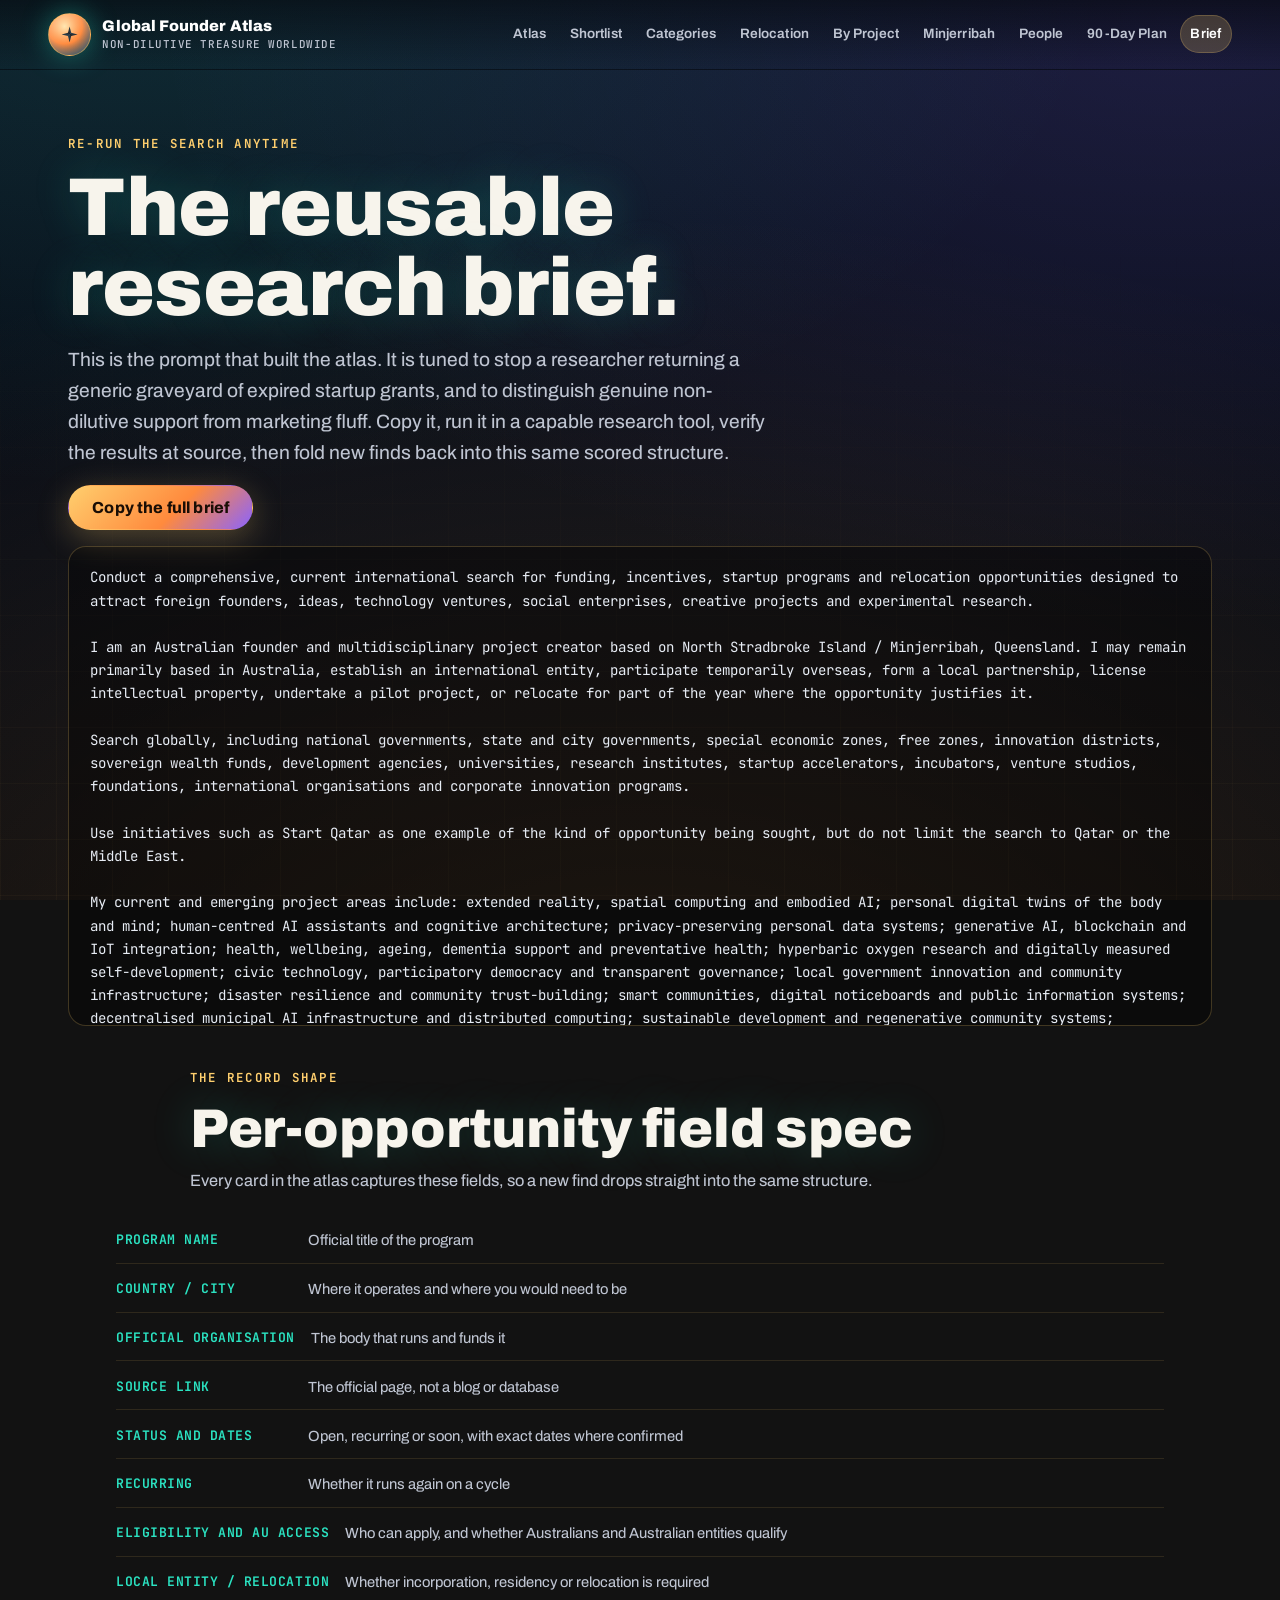
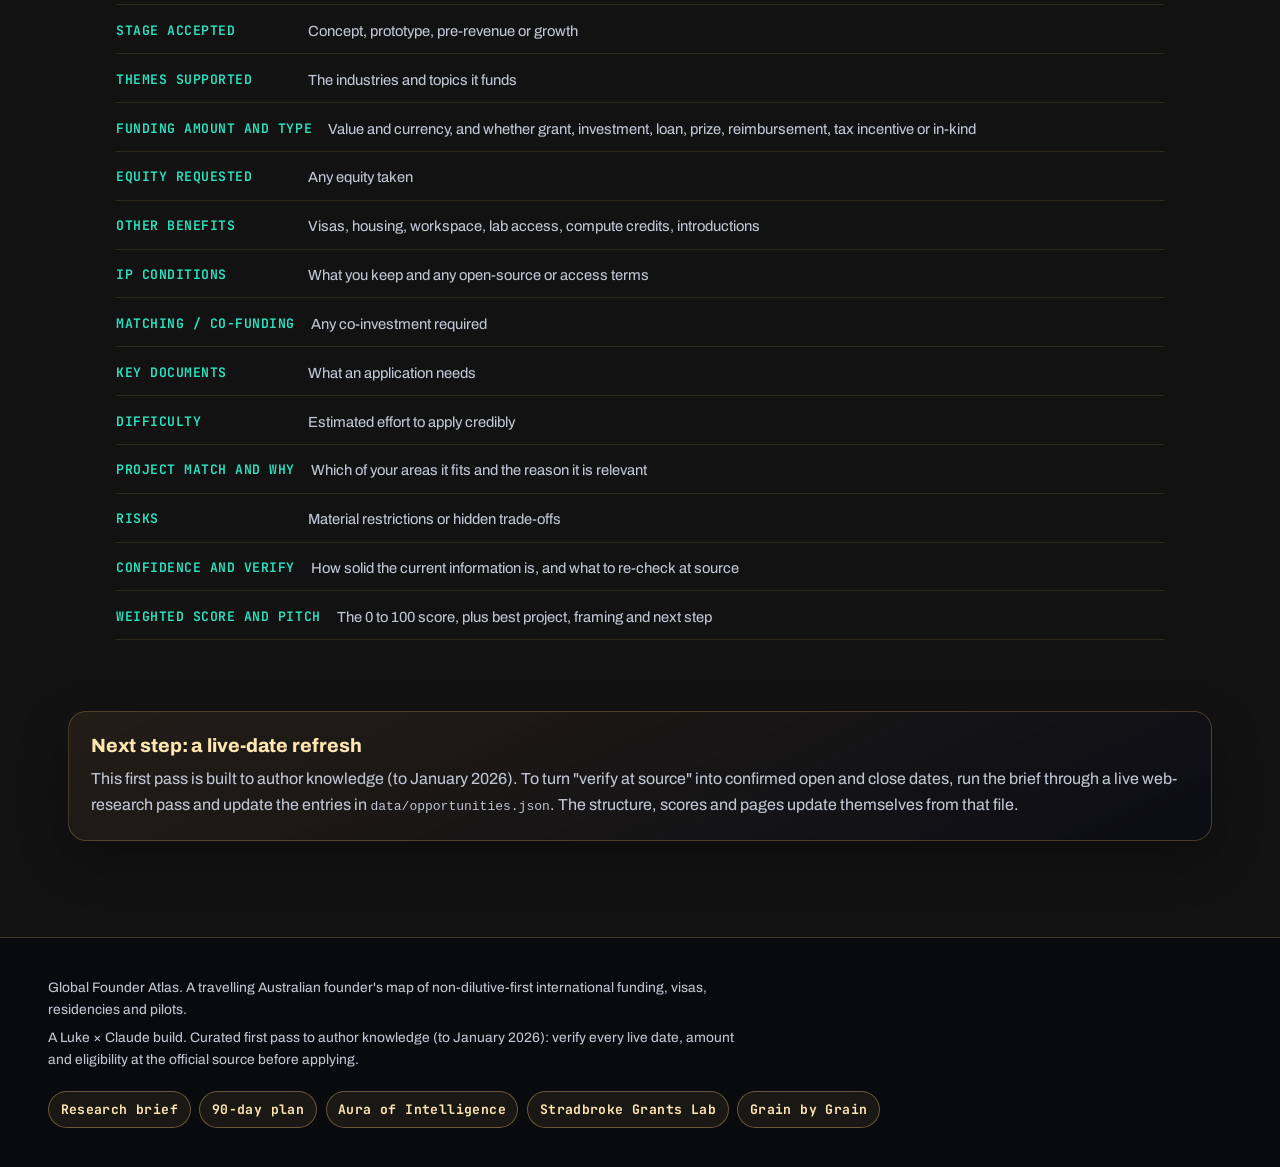
==== brief.html @ 709d5a5a "Reskin to cinematic family; add compute credits, People page, 9 more programs - Restyle to the grain" ====
<!doctype html>
<html lang="en-AU">
  <head>
    <meta charset="utf-8">
    <meta name="viewport" content="width=device-width, initial-scale=1">
    <meta name="description" content="The reusable research brief behind this atlas: a strong prompt for finding real non-dilutive international funding, plus the per-opportunity field spec and scoring weights.">
    <title>Research Brief | Global Founder Atlas</title>
    <script>document.documentElement.classList.add('js')</script>
    <meta name="theme-color" content="#0a1420">
    <link rel="preload" href="assets/fonts/archivo-var.woff2" as="font" type="font/woff2" crossorigin>
    <link rel="preload" href="assets/fonts/jetbrains-mono-var.woff2" as="font" type="font/woff2" crossorigin>
    <link rel="stylesheet" href="assets/styles.css?v=2">
    <link rel="icon" href="assets/favicon.svg" type="image/svg+xml">
  </head>
  <body data-page="brief">
    <a class="skip-link" href="#main">Skip to content</a>
    <header class="site-header"></header>
    <main id="main" class="page-shell">
      <p class="eyebrow">Re-run the search anytime</p>
      <h1>The reusable research brief.</h1>
      <p class="lede">This is the prompt that built the atlas. It is tuned to stop a researcher returning a generic graveyard of expired startup grants, and to distinguish genuine non-dilutive support from marketing fluff. Copy it, run it in a capable research tool, verify the results at source, then fold new finds back into this same scored structure.</p>

      <button class="button primary copy-btn" type="button" data-copy-target="#promptText">Copy the full brief</button>

      <pre class="prompt-box" id="promptText">Conduct a comprehensive, current international search for funding, incentives, startup programs and relocation opportunities designed to attract foreign founders, ideas, technology ventures, social enterprises, creative projects and experimental research.

I am an Australian founder and multidisciplinary project creator based on North Stradbroke Island / Minjerribah, Queensland. I may remain primarily based in Australia, establish an international entity, participate temporarily overseas, form a local partnership, license intellectual property, undertake a pilot project, or relocate for part of the year where the opportunity justifies it.

Search globally, including national governments, state and city governments, special economic zones, free zones, innovation districts, sovereign wealth funds, development agencies, universities, research institutes, startup accelerators, incubators, venture studios, foundations, international organisations and corporate innovation programs.

Use initiatives such as Start Qatar as one example of the kind of opportunity being sought, but do not limit the search to Qatar or the Middle East.

My current and emerging project areas include: extended reality, spatial computing and embodied AI; personal digital twins of the body and mind; human-centred AI assistants and cognitive architecture; privacy-preserving personal data systems; generative AI, blockchain and IoT integration; health, wellbeing, ageing, dementia support and preventative health; hyperbaric oxygen research and digitally measured self-development; civic technology, participatory democracy and transparent governance; local government innovation and community infrastructure; disaster resilience and community trust-building; smart communities, digital noticeboards and public information systems; decentralised municipal AI infrastructure and distributed computing; sustainable development and regenerative community systems; Indigenous, island and remote-community innovation where partnerships are invited and culturally appropriate; film, music, immersive storytelling, festivals and creative technology; museums, cultural archives and mixed-media preservation; sports, recreation, wellbeing and public-space activation; climate adaptation, environmental monitoring and island biosecurity; education, experimental universities, research labs and citizen science; nonprofit, social-enterprise and mission-driven international collaboration; and ambitious long-term initiatives aligned with the UN Sustainable Development Goals.

Look for: non-dilutive grants and challenge prizes; founder grants, living stipends and fellowships; startup visas, entrepreneur visas and residency pathways; free or subsidised company formation; tax holidays, R&D tax incentives and special economic-zone benefits; free or subsidised office, studio, laboratory or prototyping space; cloud computing, AI compute, software and technical-service credits; university research partnerships and funded research placements; paid pilot projects with governments, councils, hospitals, universities or corporations; accelerators that accept early-stage ideas, pre-revenue ventures or solo founders; programs supporting Australian or international applicants; funding for social enterprises, nonprofits, cooperatives or hybrid structures; creative-industry, music, film, immersive-media and cultural grants; climate, civic, health, Indigenous, island and remote-community innovation funding; programs offering introductions to investors, government customers or strategic partners; land, facilities, equipment or infrastructure incentives; founder-in-residence, entrepreneur-in-residence and artist-in-residence opportunities; competitions, hackathons and open innovation calls with meaningful prizes or pilots; programs that support multiple connected ventures or venture studios; and programs expected to open soon, recurring annual programs and expressions of interest.

Prioritise opportunities where: Australians are eligible; an overseas founder can apply before establishing a local entity; the program accepts concept-stage, prototype-stage or pre-revenue projects; a solo founder or small informal team can apply; intellectual property can remain primarily owned by the founder; relocation is optional, temporary or supported financially; the program offers substantial practical value rather than merely mentoring; applications are currently open, officially announced, recurring or likely to reopen; English-language applications are accepted; the program is compatible with unconventional, interdisciplinary or long-horizon ideas; the opportunity could support a pilot on Minjerribah, elsewhere in Australia, or in the host country; and there is potential to combine the program with Australian grants or international partnerships.

For every opportunity, provide: program name; country and city or region; official organisation; official source link; current application status; opening and closing dates using exact dates; whether the program is recurring; applicant eligibility; whether Australian citizens and entities can apply; whether local incorporation, residency or relocation is required; stage of development accepted; industries or themes supported; funding amount and currency; whether the funding is a grant, investment, loan, prize, reimbursement, tax incentive or in-kind support; equity requested if any; other benefits such as visas, housing, workspace, laboratory access, compute credits or introductions; intellectual-property conditions; matching-fund or co-investment requirements; key application documents; estimated application difficulty; which of my project areas it most closely matches; a concise explanation of why it may be relevant; any material risks, restrictions or hidden trade-offs; and a confidence rating based on the quality and currency of the official information.

Separate the results into: A. Applications currently open; B. Announced opportunities opening within the next twelve months; C. Strong recurring programs whose present round is closed; D. Startup relocation and foreign-founder attraction packages; E. Research, university and laboratory opportunities; F. Government and corporate paid-pilot opportunities; G. Social-impact, nonprofit and sustainable-development opportunities; H. Creative, cultural, music, film and immersive-media opportunities; I. Highly ambitious or unusual wildcard opportunities.

Rank the strongest opportunities using a weighted score: eligibility for an Australian founder 20%; non-dilutive financial value 15%; alignment with my projects 20%; openness to early-stage ideas 10%; practical infrastructure and partnership value 10%; founder-friendly intellectual-property terms 10%; low relocation or incorporation burden 5%; likelihood of a credible application 10%.

Begin with an executive shortlist of the 15 strongest opportunities. For each, recommend the best project or combination of projects to present, the most persuasive framing, and the next concrete application step. Then identify: the five easiest credible applications; the five largest potential funding opportunities; the five strongest relocation or international-expansion packages; the five best opportunities for Aura of Intelligence; the five best civic or community-technology opportunities; the five best health, longevity or dementia-related opportunities; the five best creative and immersive-media opportunities; the five best opportunities for G.A.J.R.A. Earth or a nonprofit structure; and any opportunities that could fund an on-island pilot or research facility on Minjerribah.

Search in English and, where useful, use translated local-language search terms. Verify important details from official program or government sources rather than relying solely on blogs, social media posts or funding databases. Exclude expired one-off programs unless they provide evidence of a likely future round. Clearly label anything uncertain, outdated or based on secondary reporting. Do not invent deadlines, eligibility or funding values.

Finish with a practical 90-day funding-search and application strategy that groups compatible opportunities, identifies reusable application materials, and avoids chasing low-value programs that require disproportionate paperwork.

For a faster first pass, return no more than 30 carefully verified opportunities rather than a large unfiltered list.</pre>

      <section class="section compact" style="padding-top:2.6rem">
        <div class="section-heading">
          <p class="eyebrow">The record shape</p>
          <h2>Per-opportunity field spec</h2>
          <p>Every card in the atlas captures these fields, so a new find drops straight into the same structure.</p>
        </div>
        <div class="field-list">
          <div><dt>Program name</dt><dd>Official title of the program</dd></div>
          <div><dt>Country / city</dt><dd>Where it operates and where you would need to be</dd></div>
          <div><dt>Official organisation</dt><dd>The body that runs and funds it</dd></div>
          <div><dt>Source link</dt><dd>The official page, not a blog or database</dd></div>
          <div><dt>Status and dates</dt><dd>Open, recurring or soon, with exact dates where confirmed</dd></div>
          <div><dt>Recurring</dt><dd>Whether it runs again on a cycle</dd></div>
          <div><dt>Eligibility and AU access</dt><dd>Who can apply, and whether Australians and Australian entities qualify</dd></div>
          <div><dt>Local entity / relocation</dt><dd>Whether incorporation, residency or relocation is required</dd></div>
          <div><dt>Stage accepted</dt><dd>Concept, prototype, pre-revenue or growth</dd></div>
          <div><dt>Themes supported</dt><dd>The industries and topics it funds</dd></div>
          <div><dt>Funding amount and type</dt><dd>Value and currency, and whether grant, investment, loan, prize, reimbursement, tax incentive or in-kind</dd></div>
          <div><dt>Equity requested</dt><dd>Any equity taken</dd></div>
          <div><dt>Other benefits</dt><dd>Visas, housing, workspace, lab access, compute credits, introductions</dd></div>
          <div><dt>IP conditions</dt><dd>What you keep and any open-source or access terms</dd></div>
          <div><dt>Matching / co-funding</dt><dd>Any co-investment required</dd></div>
          <div><dt>Key documents</dt><dd>What an application needs</dd></div>
          <div><dt>Difficulty</dt><dd>Estimated effort to apply credibly</dd></div>
          <div><dt>Project match and why</dt><dd>Which of your areas it fits and the reason it is relevant</dd></div>
          <div><dt>Risks</dt><dd>Material restrictions or hidden trade-offs</dd></div>
          <div><dt>Confidence and verify</dt><dd>How solid the current information is, and what to re-check at source</dd></div>
          <div><dt>Weighted score and pitch</dt><dd>The 0 to 100 score, plus best project, framing and next step</dd></div>
        </div>
      </section>

      <section class="note-panel" style="margin-top:2rem">
        <h3>Next step: a live-date refresh</h3>
        <p>This first pass is built to author knowledge (to January 2026). To turn "verify at source" into confirmed open and close dates, run the brief through a live web-research pass and update the entries in <code>data/opportunities.json</code>. The structure, scores and pages update themselves from that file.</p>
      </section>
    </main>
    <footer class="site-footer"></footer>
    <script src="assets/app.js?v=2"></script>
    <script src="assets/cinematic.js?v=2" defer></script>
  </body>
</html>
---- assets/styles.css ----
/* ==========================================================================
   Global Founder Atlas: cinematic-family skin.
   Pattern inherited from grain-by-grain and infinity-engine: deep-ink base,
   self-hosted variable fonts, layered radial gradients + faint grid, glowing
   orb brand mark, glass cards, mono labels, reveal-on-scroll, gold seams.
   Palette is the atlas's own: compass gold, horizon teal, passport violet.
   ========================================================================== */

@font-face {
  font-family: "Archivo Var";
  src: url("fonts/archivo-var.woff2") format("woff2-variations");
  font-weight: 100 900;
  font-stretch: 62% 125%;
  font-display: swap;
}
@font-face {
  font-family: "JetBrains Mono Var";
  src: url("fonts/jetbrains-mono-var.woff2") format("woff2-variations");
  font-weight: 100 800;
  font-display: swap;
}

:root {
  --void: #05070c;
  --deep: #0a1420;
  --ink: #0e1826;
  --gold: #ffcf6e;
  --gold-soft: #ffe6b0;
  --teal: #2be3c2;
  --teal-deep: #0c4a45;
  --violet: #8a63ff;
  --amethyst: #c9a6ff;
  --ochre: #ff8a3d;
  --coral: #ff7e8a;
  --text: #f7f4ec;
  --muted: #bfc5d2;
  --line: rgba(255, 207, 110, 0.22);
  --line-teal: rgba(43, 227, 194, 0.34);
  --glass: rgba(18, 24, 40, 0.6);
  --ok: #4cc38a;
  --max: 1240px;
  --radius: 18px;
  --radius-sm: 10px;
  --fd: "Archivo Var", ui-sans-serif, system-ui, sans-serif;
  --fm: "JetBrains Mono Var", Consolas, monospace;
  --ease-out: cubic-bezier(.16, 1, .3, 1);
  --dur-fast: .2s;
  --dur-med: .5s;
  --dur-slow: .9s;
  color-scheme: dark;
}
* { box-sizing: border-box; min-width: 0; }
html { scroll-behavior: smooth; width: 100%; max-width: 100%; overflow-x: hidden; }
@media (prefers-reduced-motion: reduce) { html { scroll-behavior: auto; } }
body {
  margin: 0;
  width: 100%;
  min-height: 100vh;
  color: var(--text);
  font-family: var(--fd);
  font-weight: 440;
  line-height: 1.62;
  background:
    radial-gradient(ellipse 60rem 34rem at 12% -6%, rgba(43, 227, 194, .13), transparent),
    radial-gradient(ellipse 64rem 38rem at 92% 2%, rgba(138, 99, 255, .14), transparent),
    radial-gradient(ellipse 84rem 52rem at 50% 116%, rgba(255, 178, 90, .16), transparent),
    linear-gradient(180deg, #0c1322 0%, #080d18 42%, var(--void) 100%);
  background-attachment: fixed;
  overflow-x: hidden;
  -webkit-text-size-adjust: 100%;
}
body::before {
  content: "";
  position: fixed;
  inset: 0;
  z-index: -2;
  background:
    linear-gradient(90deg, rgba(255, 207, 110, .045) 1px, transparent 1px),
    linear-gradient(0deg, rgba(255, 207, 110, .045) 1px, transparent 1px);
  background-size: 56px 56px;
  mask-image: linear-gradient(0deg, rgba(0,0,0,.8), rgba(0,0,0,.04) 72%);
}
::selection { background: var(--gold); color: #201200; }
:focus-visible { outline: 2px solid var(--gold); outline-offset: 3px; }
a { color: inherit; }
img { max-width: 100%; height: auto; display: block; }
.skip-link { position: absolute; left: 1rem; top: -5rem; z-index: 100; background: var(--gold); color: #201200; padding: .7rem 1rem; border-radius: 4px; font-weight: 900; text-decoration: none; }
.skip-link:focus { top: 1rem; }

/* ---------- Header ---------- */
.site-header {
  position: sticky;
  top: 0;
  z-index: 50;
  display: flex;
  align-items: center;
  justify-content: space-between;
  gap: .75rem 1.25rem;
  padding: .8rem clamp(1rem, 4vw, 3rem);
  border-bottom: 1px solid transparent;
  background: linear-gradient(180deg, rgba(5, 7, 12, .6), rgba(5, 7, 12, 0));
  transition: background var(--dur-fast) var(--ease-out), border-color var(--dur-fast) var(--ease-out), padding var(--dur-fast) var(--ease-out);
}
.site-header.is-condensed {
  padding-top: .55rem;
  padding-bottom: .55rem;
  border-bottom-color: var(--line);
  background: rgba(8, 11, 18, .84);
  backdrop-filter: blur(20px) saturate(1.3);
  -webkit-backdrop-filter: blur(20px) saturate(1.3);
}
.brand { display: inline-flex; align-items: center; gap: .7rem; text-decoration: none; flex: none; }
.brand-mark {
  display: grid;
  place-items: center;
  width: 2.7rem;
  height: 2.7rem;
  flex: none;
  border: 1px solid rgba(255, 207, 110, .55);
  border-radius: 50%;
  background: radial-gradient(circle at 38% 30%, var(--gold-soft) 0%, var(--ochre) 46%, #143a52 84%);
  box-shadow: 0 0 28px rgba(43, 227, 194, .4), inset 0 0 14px rgba(255, 255, 255, .25);
}
.brand-mark::after {
  content: "";
  width: 1rem; height: 1rem;
  background: conic-gradient(from 45deg, #143a52, #0a1420 25%, #143a52 50%, #0a1420 75%, #143a52);
  clip-path: polygon(50% 0, 60% 40%, 100% 50%, 60% 60%, 50% 100%, 40% 60%, 0 50%, 40% 40%);
  opacity: .9;
}
.brand-text { display: grid; font-family: var(--fm); font-size: .68rem; line-height: 1.3; color: var(--muted); font-weight: 500; letter-spacing: .05em; text-transform: uppercase; }
.brand-text strong { color: #fff; font-family: var(--fd); font-size: .96rem; font-weight: 850; letter-spacing: .01em; text-transform: none; }
.site-nav { display: flex; align-items: center; justify-content: flex-end; flex-wrap: wrap; gap: .12rem; color: var(--muted); font-size: .85rem; font-weight: 620; min-width: 0; }
.site-nav a { position: relative; padding: .5rem .68rem; border-radius: 999px; text-decoration: none; cursor: pointer; white-space: nowrap; letter-spacing: .01em; transition: color var(--dur-fast), background var(--dur-fast); }
.site-nav a:hover { color: #fff; background: rgba(43, 227, 194, .14); }
.site-nav a[aria-current="page"] { color: #fff; background: rgba(255, 207, 110, .2); box-shadow: inset 0 0 0 1px var(--line); }
.nav-toggle { display: none; background: rgba(255,255,255,.06); border: 1px solid var(--line); color: var(--text); border-radius: 999px; font-family: var(--fm); font-size: .8rem; font-weight: 700; padding: .5rem .8rem; cursor: pointer; }

/* ---------- Buttons ---------- */
.button { display: inline-flex; justify-content: center; align-items: center; gap: .55rem; min-height: 2.85rem; padding: .8rem 1.45rem; border-radius: 999px; text-decoration: none; border: 1px solid transparent; font-family: var(--fd); font-weight: 760; cursor: pointer; letter-spacing: .01em; font-size: 1rem; transition: transform var(--dur-fast) var(--ease-out), box-shadow var(--dur-fast) var(--ease-out), background var(--dur-fast), border-color var(--dur-fast); }
.button:hover { transform: translateY(-2px); }
.button:active { transform: translateY(0); }
.button.primary { background: linear-gradient(135deg, var(--gold), var(--ochre) 58%, var(--violet)); color: #1a0e05; box-shadow: 0 8px 32px rgba(255, 207, 110, .28); }
.button.primary:hover { box-shadow: 0 14px 44px rgba(255, 207, 110, .4); }
.button.secondary { border-color: var(--line); background: rgba(255,255,255,.06); color: #fff; backdrop-filter: blur(8px); }
.button.secondary:hover { border-color: rgba(43, 227, 194, .6); background: rgba(43, 227, 194, .1); }
.button.copied { background: var(--teal); color: #04211d; }

/* ---------- Hero ---------- */
.hero { position: relative; min-height: calc(100vh - 5rem); display: grid; grid-template-columns: minmax(0, 1.05fr) minmax(300px, .85fr); align-items: center; gap: 2.4rem; width: min(100%, var(--max)); margin: 0 auto; padding: clamp(3.5rem, 8vw, 6rem) clamp(1rem, 4vw, 3rem) clamp(2rem, 5vw, 4rem); }
.hero-canvas { position: absolute; inset: 0; width: 100%; height: 100%; z-index: -1; pointer-events: none; }
.eyebrow { margin: 0 0 .85rem; color: var(--gold); font-family: var(--fm); font-size: .78rem; font-weight: 640; letter-spacing: .18em; text-transform: uppercase; }
h1, h2, h3, h4 { letter-spacing: -.005em; }
h1, h2 { margin: 0; font-family: var(--fd); font-weight: 860; line-height: .98; text-wrap: balance; text-shadow: 0 0 44px rgba(43, 227, 194, .22); }
h1 { max-width: 16ch; font-size: clamp(2.5rem, 6.4vw, 5.4rem); }
h2 { font-size: clamp(1.9rem, 4.4vw, 3.4rem); }
h3 { margin: 0 0 .5rem; font-size: 1.2rem; line-height: 1.25; font-weight: 760; font-family: var(--fd); }
h4 { margin: 0; font-size: 1.02rem; font-weight: 740; font-family: var(--fd); }
p { margin: 0; }
.hero-lede { max-width: 46rem; margin: 1.2rem 0 0; color: #efe9dd; font-size: clamp(1.05rem, 1.7vw, 1.28rem); }
.hero-actions { display: flex; gap: .8rem; flex-wrap: wrap; margin-top: 1.7rem; }
.lede { color: var(--muted); font-size: clamp(1.02rem, 1.5vw, 1.2rem); margin-top: 1rem; max-width: 64ch; }
.hero-copy { position: relative; z-index: 1; }
.hero-panel { position: relative; z-index: 1; display: grid; gap: .7rem; padding: 1.4rem; border: 1px solid var(--line); border-radius: var(--radius); background: linear-gradient(160deg, rgba(138, 99, 255, .13), rgba(10, 12, 22, .72)); box-shadow: 0 20px 60px rgba(0,0,0,.32); }
.workflow-step { display: grid; grid-template-columns: auto 1fr; gap: .85rem; align-items: center; color: var(--muted); }
.workflow-step strong { display: grid; place-items: center; width: 2.4rem; height: 2.4rem; flex: none; border-radius: 50%; background: rgba(43, 227, 194, .14); border: 1px solid rgba(43, 227, 194, .5); color: var(--teal); font-family: var(--fm); font-weight: 700; }
.workflow-step span { font-size: .95rem; }

/* ---------- Sections / shells ---------- */
.section { padding: clamp(3rem, 6vw, 5rem) clamp(1rem, 4vw, 3rem); }
.section > * { width: min(100%, var(--max)); margin-left: auto; margin-right: auto; }
.section.compact { padding-top: clamp(1.4rem, 3vw, 2.4rem); padding-bottom: clamp(1.4rem, 3vw, 2.4rem); }
.page-shell { width: min(100%, var(--max)); margin: 0 auto; padding: clamp(2.6rem, 6vw, 4rem) clamp(1rem, 4vw, 3rem); }
.section-heading { max-width: 900px; margin-bottom: 1.6rem; }
.section-heading p:not(.eyebrow) { color: var(--muted); font-size: 1.02rem; margin-top: .8rem; }
.intro-band { background: linear-gradient(120deg, rgba(43, 227, 194, .16), rgba(255, 207, 110, .12)); border-top: 1px solid var(--line); border-bottom: 1px solid var(--line); padding: 1.1rem clamp(1rem, 4vw, 3rem); }
.intro-band div { width: min(100%, var(--max)); margin: 0 auto; color: #e7ecf4; }
.intro-band strong { color: #fff; font-family: var(--fd); }
.split { display: grid; grid-template-columns: minmax(0, 1.3fr) minmax(260px, .7fr); gap: 1.4rem; align-items: start; }

/* ---------- Cards / grids ---------- */
.link-card-grid, .data-grid { display: grid; gap: 1rem; grid-template-columns: repeat(3, minmax(0, 1fr)); }
.data-grid.two { grid-template-columns: repeat(2, minmax(0, 1fr)); }
.link-card, .data-card, .note-panel, .stat-card, .source-item {
  border: 1px solid var(--line);
  border-radius: var(--radius);
  background: linear-gradient(155deg, rgba(255, 178, 90, .07), rgba(10, 12, 22, .68));
  padding: 1.4rem;
  box-shadow: 0 18px 50px rgba(0,0,0,.28);
}
.link-card { color: inherit; display: block; text-decoration: none; transition: border-color var(--dur-fast) var(--ease-out), transform var(--dur-fast) var(--ease-out); }
.link-card:hover, .link-card:focus { border-color: rgba(43, 227, 194, .6); transform: translateY(-3px); }
.link-card h3 { margin-bottom: .55rem; color: #fff; }
.link-card p, .note-panel p, .source-item p { color: var(--muted); }
.note-panel h3 { color: var(--gold-soft); margin-bottom: .5rem; }
.note-panel.warn { border-color: rgba(255, 126, 138, .45); background: linear-gradient(155deg, rgba(255, 126, 138, .1), rgba(10, 12, 22, .7)); }
.note-panel.warn h3 { color: var(--coral); }

.tag, .pill { color: var(--teal); font-family: var(--fm); font-size: .72rem; font-weight: 700; text-transform: uppercase; letter-spacing: .12em; }
.meta { color: var(--gold-soft); font-size: .88rem; margin-top: .8rem; font-family: var(--fm); }

/* ---------- Opportunity cards ---------- */
.opp-card { display: grid; gap: .55rem; }
.opp-top { display: flex; align-items: flex-start; justify-content: space-between; gap: 1rem; }
.opp-badges { display: flex; flex-wrap: wrap; gap: .4rem; margin-bottom: .1rem; align-items: center; }
.badge {
  border-radius: 999px;
  font-family: var(--fm);
  font-size: .64rem;
  font-weight: 700;
  letter-spacing: .1em;
  padding: .26rem .58rem;
  text-transform: uppercase;
  white-space: nowrap;
  border: 1px solid currentColor;
}
.badge.cat { color: var(--amethyst); background: rgba(138, 99, 255, .12); }
.badge.status-open { color: var(--teal); background: rgba(43, 227, 194, .1); }
.badge.status-recurring { color: var(--gold); background: rgba(255, 207, 110, .1); }
.badge.status-soon { color: var(--ochre); background: rgba(255, 138, 61, .12); }
.badge.status-closed { color: var(--muted); background: rgba(191, 197, 210, .08); }
.badge.au-yes { color: var(--ok); background: rgba(76, 195, 138, .1); }
.badge.au-check { color: var(--coral); background: rgba(255, 126, 138, .1); }

.opp-place { color: var(--muted); font-size: .9rem; font-family: var(--fm); letter-spacing: .02em; }
.opp-summary { color: var(--muted); }

.score { display: grid; gap: .1rem; justify-items: center; min-width: 4.6rem; text-align: center; flex: none; }
.score-num { font-family: var(--fm); font-size: 1.85rem; font-weight: 760; line-height: 1; color: var(--gold); }
.score-label { color: var(--muted); font-size: .58rem; text-transform: uppercase; letter-spacing: .12em; font-family: var(--fm); }
.score-bar { height: 5px; width: 100%; background: rgba(255, 255, 255, .1); border-radius: 999px; overflow: hidden; margin-top: .2rem; }
.score-bar > span { display: block; height: 100%; background: linear-gradient(90deg, var(--violet), var(--teal)); }

.chips { display: flex; flex-wrap: wrap; gap: .35rem; margin-top: .25rem; }
.chip {
  border: 1px solid rgba(43, 227, 194, .3);
  border-radius: 999px;
  color: var(--muted);
  font-family: var(--fm);
  font-size: .66rem;
  font-weight: 600;
  letter-spacing: .04em;
  padding: .22rem .55rem;
  text-transform: uppercase;
}
.chip.gold { border-color: rgba(255, 207, 110, .5); color: var(--gold-soft); }

details.opp-details { margin-top: .5rem; }
details.opp-details > summary {
  cursor: pointer;
  color: var(--teal);
  font-family: var(--fm);
  font-weight: 700;
  font-size: .78rem;
  letter-spacing: .04em;
  text-transform: uppercase;
  list-style: none;
  padding: .3rem 0;
  user-select: none;
}
details.opp-details > summary::-webkit-details-marker { display: none; }
details.opp-details > summary::before { content: "+ "; color: var(--gold); }
details.opp-details[open] > summary::before { content: "\2212 "; color: var(--gold); }
.detail-grid { display: grid; grid-template-columns: minmax(9.5rem, auto) 1fr; gap: .5rem 1rem; margin-top: .7rem; padding-top: .8rem; border-top: 1px solid var(--line); }
.detail-grid dt { color: var(--gold-soft); font-family: var(--fm); font-weight: 600; font-size: .7rem; text-transform: uppercase; letter-spacing: .06em; }
.detail-grid dd { margin: 0; color: var(--text); font-size: .93rem; }
.detail-grid dd.muted { color: var(--muted); }

.card-actions { display: flex; flex-wrap: wrap; gap: .6rem; margin-top: .9rem; }
.card-actions a { border: 1px solid var(--line-teal); border-radius: 999px; color: #fff; font-family: var(--fm); font-size: .74rem; font-weight: 700; letter-spacing: .04em; padding: .5rem .8rem; text-decoration: none; text-transform: uppercase; transition: background var(--dur-fast), border-color var(--dur-fast), color var(--dur-fast); }
.card-actions a:hover, .card-actions a:focus { background: rgba(43, 227, 194, .12); border-color: var(--teal); color: var(--teal); }

.pitch-box { margin-top: .8rem; padding: .9rem 1rem; background: rgba(138, 99, 255, .1); border: 1px solid rgba(138, 99, 255, .32); border-radius: var(--radius-sm); }
.pitch-box p { margin: .25rem 0; font-size: .92rem; color: #e7ecf4; }
.pitch-box strong { color: var(--gold-soft); font-family: var(--fm); font-size: .74rem; text-transform: uppercase; letter-spacing: .06em; }
.rank-num { font-family: var(--fm); font-weight: 760; color: var(--violet); font-size: 1rem; padding-right: .2rem; }

/* ---------- Toolbar / filters ---------- */
.toolbar { display: grid; gap: 1rem; margin: 1.6rem 0 1.4rem; }
.filter-bar { display: flex; flex-wrap: wrap; gap: .5rem; align-items: center; }
.filter-bar button { background: rgba(255, 255, 255, .05); border: 1px solid var(--line); border-radius: 999px; color: var(--muted); cursor: pointer; font: 600 .82rem var(--fm); letter-spacing: .04em; padding: .5rem .85rem; white-space: nowrap; transition: color var(--dur-fast), background var(--dur-fast), border-color var(--dur-fast); }
.filter-bar button:hover { color: #fff; border-color: rgba(255, 207, 110, .5); }
.filter-bar button.is-active { background: linear-gradient(135deg, var(--gold), var(--ochre)); border-color: transparent; color: #1a0e05; }
.search-row { display: grid; grid-template-columns: 1.4fr 1fr 1fr; gap: .75rem; }
.search-label { color: var(--teal); font-family: var(--fm); font-size: .7rem; font-weight: 640; text-transform: uppercase; letter-spacing: .1em; display: block; margin-bottom: .3rem; }
.search-input { background: rgba(255, 255, 255, .05); border: 1px solid var(--line); border-radius: var(--radius-sm); color: var(--text); font: 440 1rem var(--fd); padding: .75rem .9rem; width: 100%; }
.search-input:focus { border-color: rgba(43, 227, 194, .55); outline: none; }
select.search-input { appearance: none; }
.search-input::placeholder { color: rgba(246, 245, 255, .5); }
.result-count { color: var(--muted); font-family: var(--fm); font-size: .82rem; letter-spacing: .04em; }

.stack { display: grid; gap: .85rem; margin-top: 1.2rem; }
.stat-strip { display: grid; grid-template-columns: repeat(4, 1fr); gap: 1rem; margin-top: 1.6rem; }
.stat-card { text-align: left; background: linear-gradient(160deg, rgba(43, 227, 194, .1), rgba(10, 12, 22, .7)); }
.stat-card .big { font-family: var(--fm); font-weight: 760; font-size: 2.1rem; color: var(--teal); line-height: 1; letter-spacing: -.01em; }
.stat-card .small { color: var(--muted); font-size: .84rem; margin-top: .4rem; }

/* ---------- Timeline / strategy ---------- */
.timeline { display: grid; gap: .9rem; list-style: none; margin: 1.6rem 0 0; padding: 0; }
.timeline li { border: 1px solid var(--line); border-left: 3px solid var(--gold); background: linear-gradient(155deg, rgba(255, 178, 90, .06), rgba(10, 12, 22, .66)); padding: 1.1rem 1.25rem; border-radius: 0 var(--radius-sm) var(--radius-sm) 0; }
.timeline li h4 { color: var(--gold-soft); margin-bottom: .35rem; }
.timeline li p { color: var(--muted); }
.checklist { list-style: none; margin: .6rem 0 0; padding: 0; display: grid; gap: .4rem; }
.checklist li { padding-left: 1.5rem; position: relative; color: var(--muted); }
.checklist li::before { content: "\25C7"; position: absolute; left: 0; color: var(--teal); }
.checklist li a { color: var(--gold-soft); }
.checklist li .chip { border-color: rgba(255, 207, 110, .5); color: var(--gold-soft); }

/* ---------- Prompt / code ---------- */
.prompt-box { background: rgba(0, 0, 0, .34); border: 1px solid var(--line); border-radius: var(--radius); color: #e7ecf4; font: .88rem/1.65 var(--fm); margin: 1rem 0 0; max-height: 30rem; overflow: auto; padding: 1.2rem 1.3rem; white-space: pre-wrap; }
.copy-btn { margin-top: 1rem; }
.field-list { display: grid; gap: .3rem; margin-top: 1rem; }
.field-list div { display: grid; grid-template-columns: minmax(11rem, auto) 1fr; gap: 1rem; padding: .6rem 0; border-bottom: 1px solid rgba(255, 207, 110, .12); }
.field-list dt { color: var(--teal); font-family: var(--fm); font-weight: 640; font-size: .82rem; text-transform: uppercase; letter-spacing: .04em; }
.field-list dd { margin: 0; color: var(--muted); font-size: .92rem; }

.weight-bar { display: grid; gap: .7rem; margin-top: 1.2rem; }
.weight-row { display: grid; grid-template-columns: 1fr auto; align-items: center; gap: 1rem; }
.weight-track { grid-column: 1 / -1; height: 7px; background: rgba(255, 255, 255, .08); border-radius: 999px; overflow: hidden; }
.weight-track > span { display: block; height: 100%; background: linear-gradient(90deg, var(--violet), var(--teal)); }
.weight-row .label { font-family: var(--fd); font-weight: 700; }
.weight-row .pct { font-family: var(--fm); font-weight: 760; color: var(--gold); }

/* ---------- People / networks ---------- */
.person-card { display: grid; gap: .5rem; }
.person-card .role { color: var(--teal); font-family: var(--fm); font-size: .72rem; text-transform: uppercase; letter-spacing: .08em; }
.person-card h3 { color: #fff; }
.person-card .place { color: var(--muted); font-family: var(--fm); font-size: .82rem; }
.person-card p { color: var(--muted); }
.person-card .why { color: #e7ecf4; font-size: .92rem; }

/* ---------- Kintsugi seams ---------- */
.kintsugi-seam { position: relative; width: min(100%, var(--max)); height: 2.4rem; margin: clamp(1rem, 3vw, 2rem) auto; }
.kintsugi-seam svg { position: absolute; inset: 0; width: 100%; height: 100%; overflow: visible; filter: drop-shadow(0 0 6px rgba(255, 207, 110, .45)); }
.kintsugi-seam .seam-path { fill: none; stroke-width: 2; stroke-linejoin: round; stroke-linecap: round; stroke-dasharray: 1; stroke-dashoffset: 1; transition: stroke-dashoffset 1.8s var(--ease-out); }
.kintsugi-seam .seam-branch { stroke-width: 1.4; opacity: .68; transition-duration: .9s; transition-delay: 1.1s; }
.kintsugi-seam.is-drawn .seam-path { stroke-dashoffset: 0; }
.kintsugi-seam .seam-light { fill: none; stroke: #fff7e6; stroke-width: 2.6; stroke-linecap: round; stroke-dasharray: .05 .95; stroke-dashoffset: 1; opacity: 0; transition: opacity .8s ease 1.8s; }
.kintsugi-seam.is-drawn .seam-light { opacity: .75; animation: seam-flow 8s linear infinite; animation-delay: 2s; }
@keyframes seam-flow { from { stroke-dashoffset: 1; } to { stroke-dashoffset: -1; } }
html:not(.js) .kintsugi-seam .seam-path { stroke-dashoffset: 0; transition: none; }
html:not(.js) .kintsugi-seam .seam-light { display: none; }
@media (prefers-reduced-motion: reduce) {
  .kintsugi-seam .seam-path { stroke-dashoffset: 0; transition: none; }
  .kintsugi-seam .seam-light { display: none; }
}

/* ---------- Reveal-on-scroll ---------- */
.reveal { opacity: 0; transform: translateY(22px); filter: blur(4px); transition: opacity var(--dur-slow) var(--ease-out), transform var(--dur-slow) var(--ease-out), filter var(--dur-slow) var(--ease-out); }
.reveal.is-visible { opacity: 1; transform: none; filter: none; }
@media (prefers-reduced-motion: reduce) { .reveal, .reveal.is-visible { opacity: 1; transform: none; filter: none; transition: none; } }
html:not(.js) .reveal { opacity: 1; transform: none; filter: none; }

/* ---------- To-top ---------- */
.to-top { position: fixed; right: clamp(1rem, 3vw, 2rem); bottom: clamp(1rem, 3vw, 2rem); z-index: 60; display: grid; place-items: center; width: 3rem; height: 3rem; border: 1px solid rgba(255, 207, 110, .5); border-radius: 50%; background: rgba(14, 24, 38, .82); color: var(--gold); font: 760 1.1rem var(--fm); cursor: pointer; opacity: 0; transform: translateY(12px); pointer-events: none; backdrop-filter: blur(10px); -webkit-backdrop-filter: blur(10px); box-shadow: 0 8px 28px rgba(0,0,0,.4); transition: opacity var(--dur-fast) var(--ease-out), transform var(--dur-fast) var(--ease-out), background var(--dur-fast), border-color var(--dur-fast); }
.to-top.is-visible { opacity: 1; transform: none; pointer-events: auto; }
.to-top:hover { background: rgba(255, 207, 110, .16); border-color: var(--gold); }

.load-error { border: 1px solid rgba(255, 207, 110, .5); border-radius: var(--radius-sm); color: var(--gold-soft); padding: 1rem; margin-top: 1.5rem; background: rgba(255, 207, 110, .05); }

/* ---------- Footer ---------- */
.site-footer { display: flex; flex-wrap: wrap; justify-content: space-between; gap: 1.2rem; padding: 2.4rem clamp(1rem, 4vw, 3rem); border-top: 1px solid var(--line); background: rgba(6, 8, 13, .78); margin-top: 2rem; }
.site-footer > div { display: grid; gap: .35rem; max-width: 44rem; }
.site-footer p { margin: 0; font-size: .86rem; color: var(--muted); }
.footer-links { display: flex; flex-wrap: wrap; gap: .55rem; align-items: center; }
.footer-links a { display: inline-grid; place-items: center; min-height: 2.35rem; padding: .45rem .72rem; border: 1px solid rgba(255, 207, 110, .35); border-radius: 999px; background: rgba(255, 207, 110, .08); color: var(--gold-soft); font: 700 .82rem var(--fm); letter-spacing: .03em; text-decoration: none; }
.footer-links a:hover { border-color: rgba(255, 207, 110, .7); background: rgba(255, 207, 110, .16); color: #fff; }

/* ---------- Responsive ---------- */
@media (max-width: 980px) {
  .hero { grid-template-columns: 1fr; min-height: auto; }
  .search-row { grid-template-columns: 1fr; }
}
@media (max-width: 900px) {
  .nav-toggle { display: inline-flex; order: 3; }
  .site-nav { order: 4; flex-basis: 100%; display: none; flex-direction: column; align-items: stretch; padding-top: .6rem; }
  .site-nav.is-open { display: flex; }
  .site-nav a { padding: .7rem .8rem; }
  .split { grid-template-columns: 1fr; }
  .link-card-grid, .data-grid, .data-grid.two { grid-template-columns: 1fr; }
  .stat-strip { grid-template-columns: repeat(2, 1fr); }
  .detail-grid { grid-template-columns: 1fr; gap: .2rem 0; }
  .detail-grid dt { margin-top: .55rem; }
  .field-list div { grid-template-columns: 1fr; gap: .2rem; }
}
@media (max-width: 600px) {
  h1 { max-width: 100%; font-size: clamp(2.1rem, 9vw, 2.9rem); }
  .opp-top { flex-direction: column; }
  .score { flex-direction: row; gap: .5rem; align-items: center; justify-items: start; }
  .stat-strip { grid-template-columns: 1fr; }
  .hero-actions .button { width: 100%; }
}
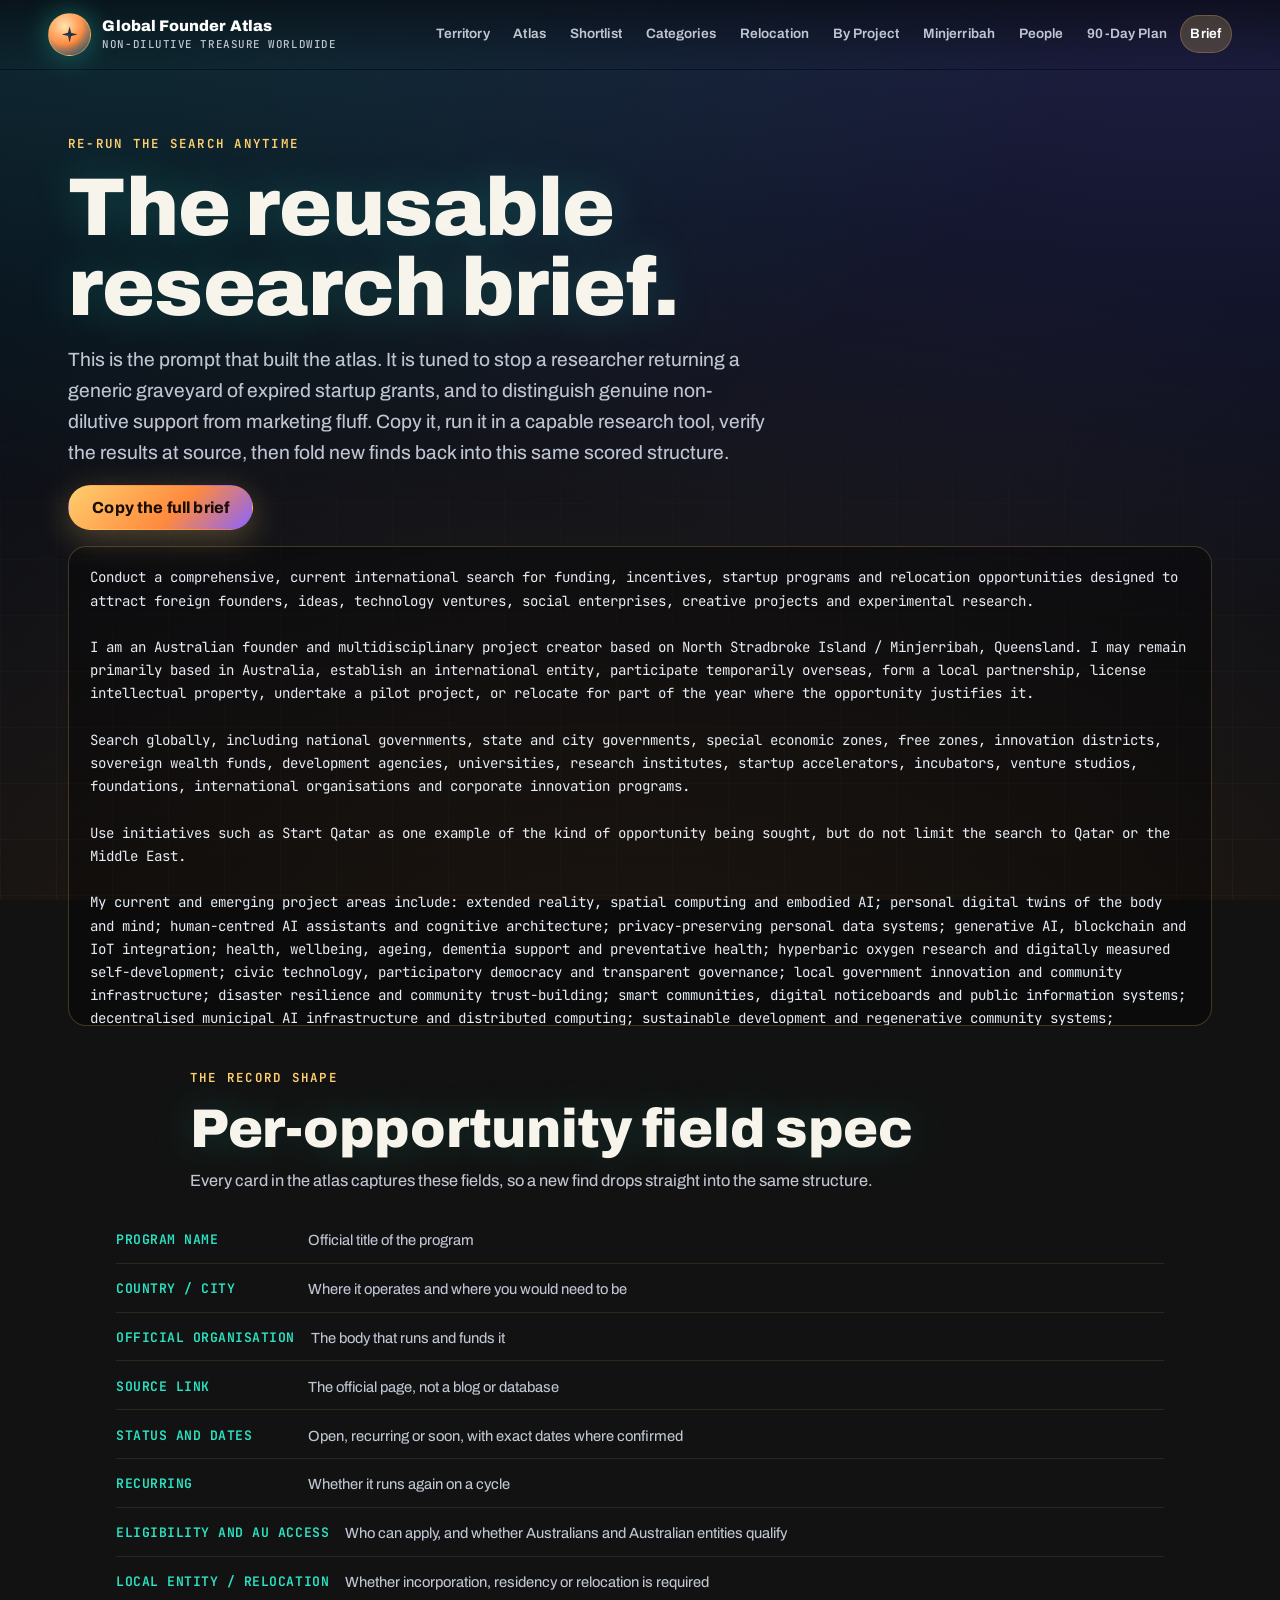
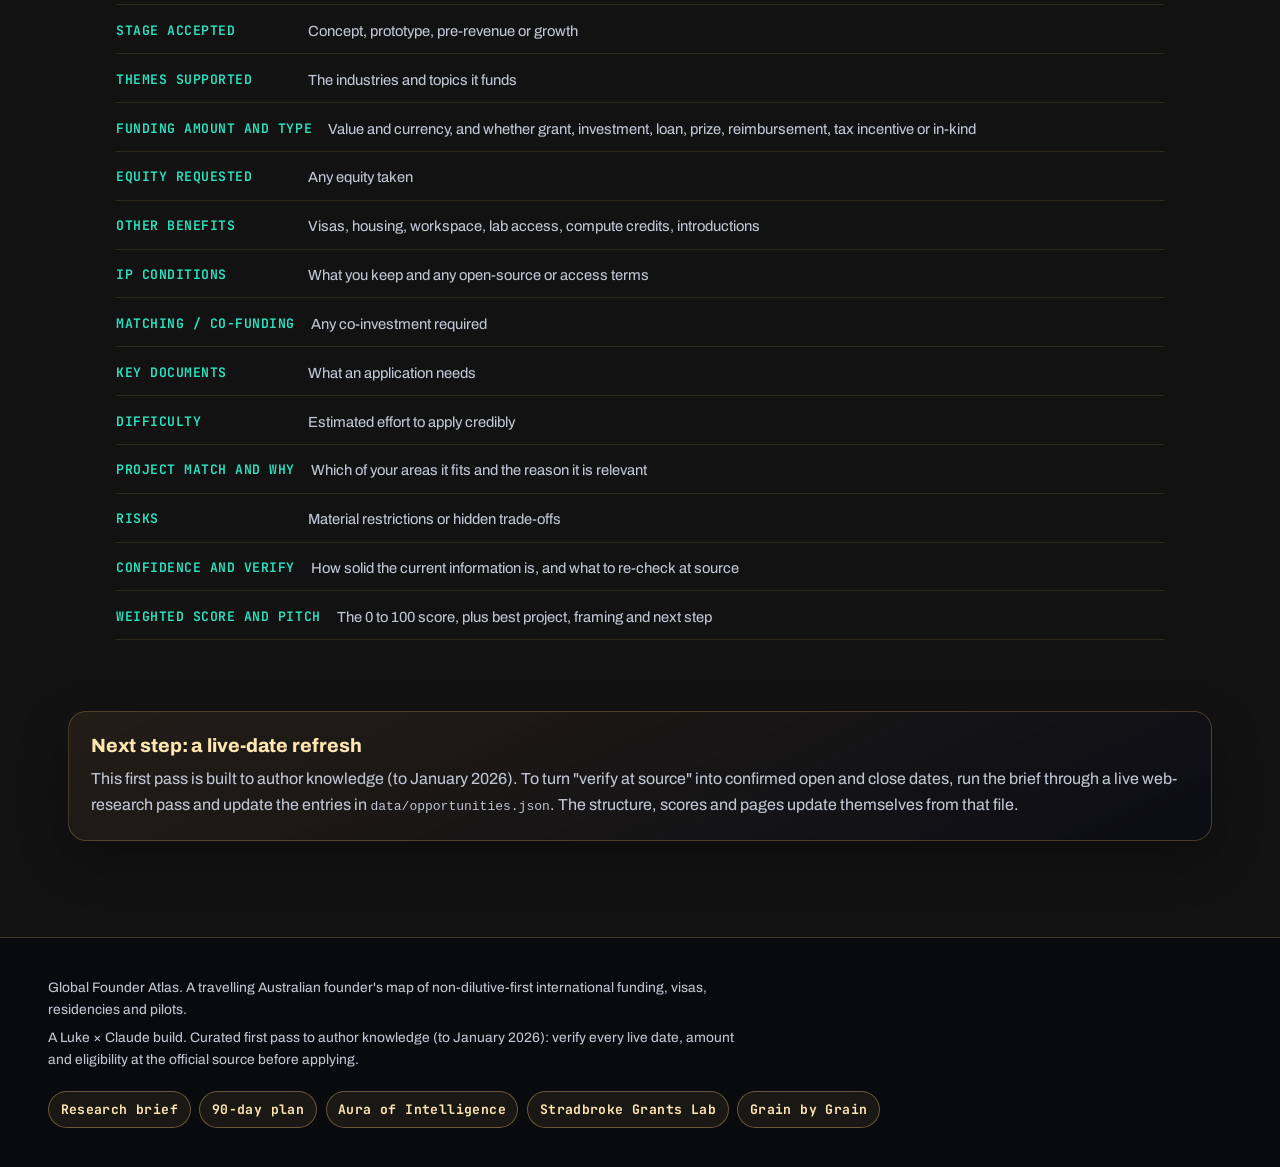
==== commit e1144ef5: "Add Territory map + zone opportunities; wire project-to-funding links - New Territory page (territor" ====
--- a/brief.html
+++ b/brief.html
@@ -9,7 +9,7 @@
     <meta name="theme-color" content="#0a1420">
     <link rel="preload" href="assets/fonts/archivo-var.woff2" as="font" type="font/woff2" crossorigin>
     <link rel="preload" href="assets/fonts/jetbrains-mono-var.woff2" as="font" type="font/woff2" crossorigin>
-    <link rel="stylesheet" href="assets/styles.css?v=2">
+    <link rel="stylesheet" href="assets/styles.css?v=3">
     <link rel="icon" href="assets/favicon.svg" type="image/svg+xml">
   </head>
   <body data-page="brief">
@@ -87,7 +87,7 @@
       </section>
     </main>
     <footer class="site-footer"></footer>
-    <script src="assets/app.js?v=2"></script>
-    <script src="assets/cinematic.js?v=2" defer></script>
+    <script src="assets/app.js?v=3"></script>
+    <script src="assets/cinematic.js?v=3" defer></script>
   </body>
 </html>
--- a/assets/styles.css
+++ b/assets/styles.css
@@ -329,6 +329,28 @@
 .person-card p { color: var(--muted); }
 .person-card .why { color: #e7ecf4; font-size: .92rem; }
 
+/* ---------- Territory map ---------- */
+.threat-grid { display: flex; flex-wrap: wrap; gap: .5rem; margin: 1rem 0 1.2rem; }
+.threat { border: 1px solid rgba(255, 126, 138, .4); background: rgba(255, 126, 138, .08); color: #ffb3ba; border-radius: 999px; font-family: var(--fm); font-size: .74rem; font-weight: 600; letter-spacing: .03em; padding: .32rem .72rem; }
+.gem { color: var(--gold-soft); border-left: 3px solid var(--gold); padding-left: 1rem; margin-top: 1.1rem; }
+.territory-legend { display: flex; flex-wrap: wrap; gap: .8rem 1.6rem; list-style: none; margin: 1.4rem 0 0; padding: 0; }
+.territory-legend li { display: flex; align-items: center; gap: .5rem; color: var(--muted); font-size: .88rem; }
+.territory-legend strong { color: var(--text); font-family: var(--fd); }
+.stage-dot { width: .8rem; height: .8rem; border-radius: 50%; flex: none; }
+.stage-dot.live { background: var(--teal); box-shadow: 0 0 10px rgba(43, 227, 194, .6); }
+.stage-dot.building { background: var(--gold); box-shadow: 0 0 10px rgba(255, 207, 110, .6); }
+.stage-dot.surveyed { background: var(--violet); }
+.project-card { display: grid; gap: .55rem; align-content: start; }
+.badge.stage-live { color: var(--teal); background: rgba(43, 227, 194, .1); }
+.badge.stage-building { color: var(--gold); background: rgba(255, 207, 110, .1); }
+.badge.stage-surveyed { color: var(--amethyst); background: rgba(138, 99, 255, .12); }
+.match-links { display: flex; flex-wrap: wrap; gap: .4rem; align-items: center; margin-top: .4rem; }
+.match-label { color: var(--gold-soft); font-family: var(--fm); font-size: .66rem; text-transform: uppercase; letter-spacing: .08em; width: 100%; }
+.match-links a { display: inline-flex; align-items: center; gap: .35rem; border: 1px solid var(--line); border-radius: 999px; padding: .3rem .62rem; font-family: var(--fm); font-size: .72rem; color: var(--muted); text-decoration: none; transition: border-color var(--dur-fast), color var(--dur-fast), background var(--dur-fast); }
+.match-links a:hover { border-color: var(--teal); color: #fff; background: rgba(43, 227, 194, .1); }
+.match-links a b { color: var(--gold); font-weight: 760; }
+.opp-card.is-highlight, .data-card.is-highlight { border-color: var(--gold); box-shadow: 0 0 0 1px var(--gold), 0 20px 50px rgba(255, 207, 110, .15); }
+
 /* ---------- Kintsugi seams ---------- */
 .kintsugi-seam { position: relative; width: min(100%, var(--max)); height: 2.4rem; margin: clamp(1rem, 3vw, 2rem) auto; }
 .kintsugi-seam svg { position: absolute; inset: 0; width: 100%; height: 100%; overflow: visible; filter: drop-shadow(0 0 6px rgba(255, 207, 110, .45)); }
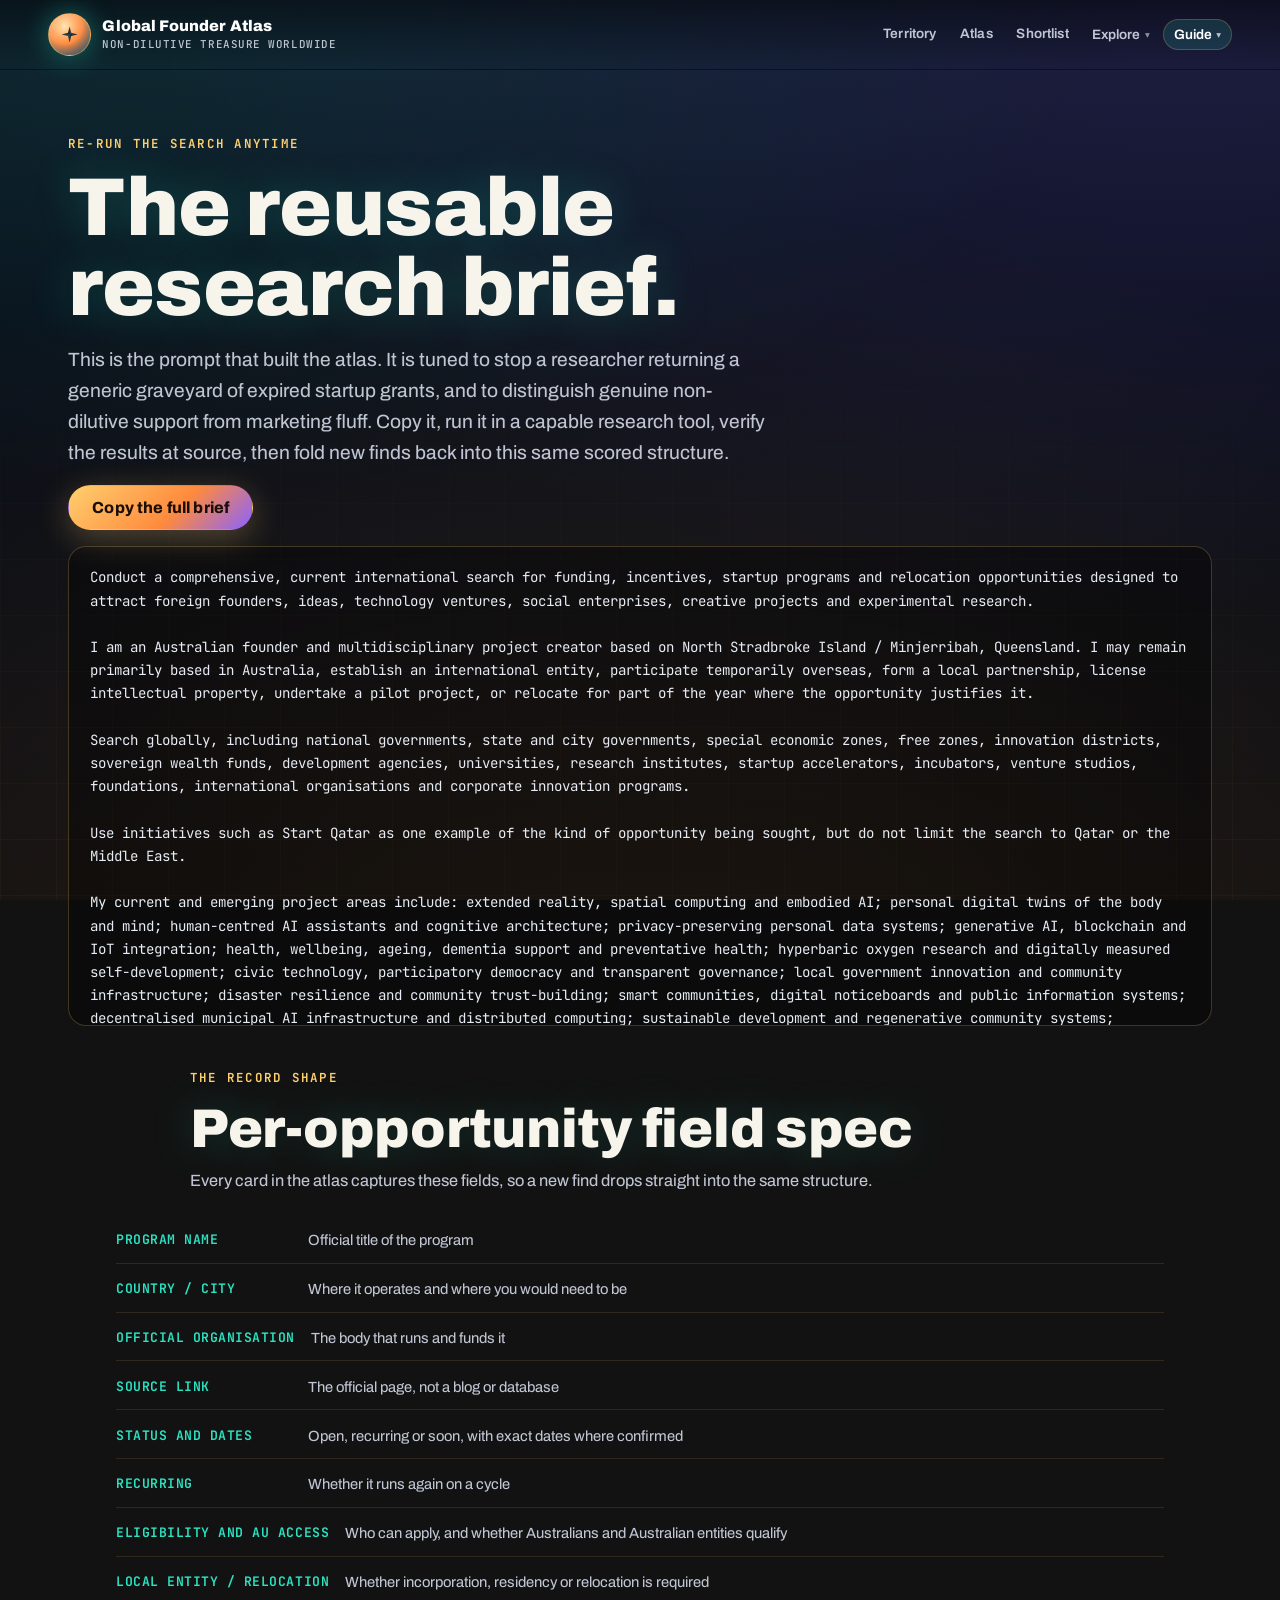
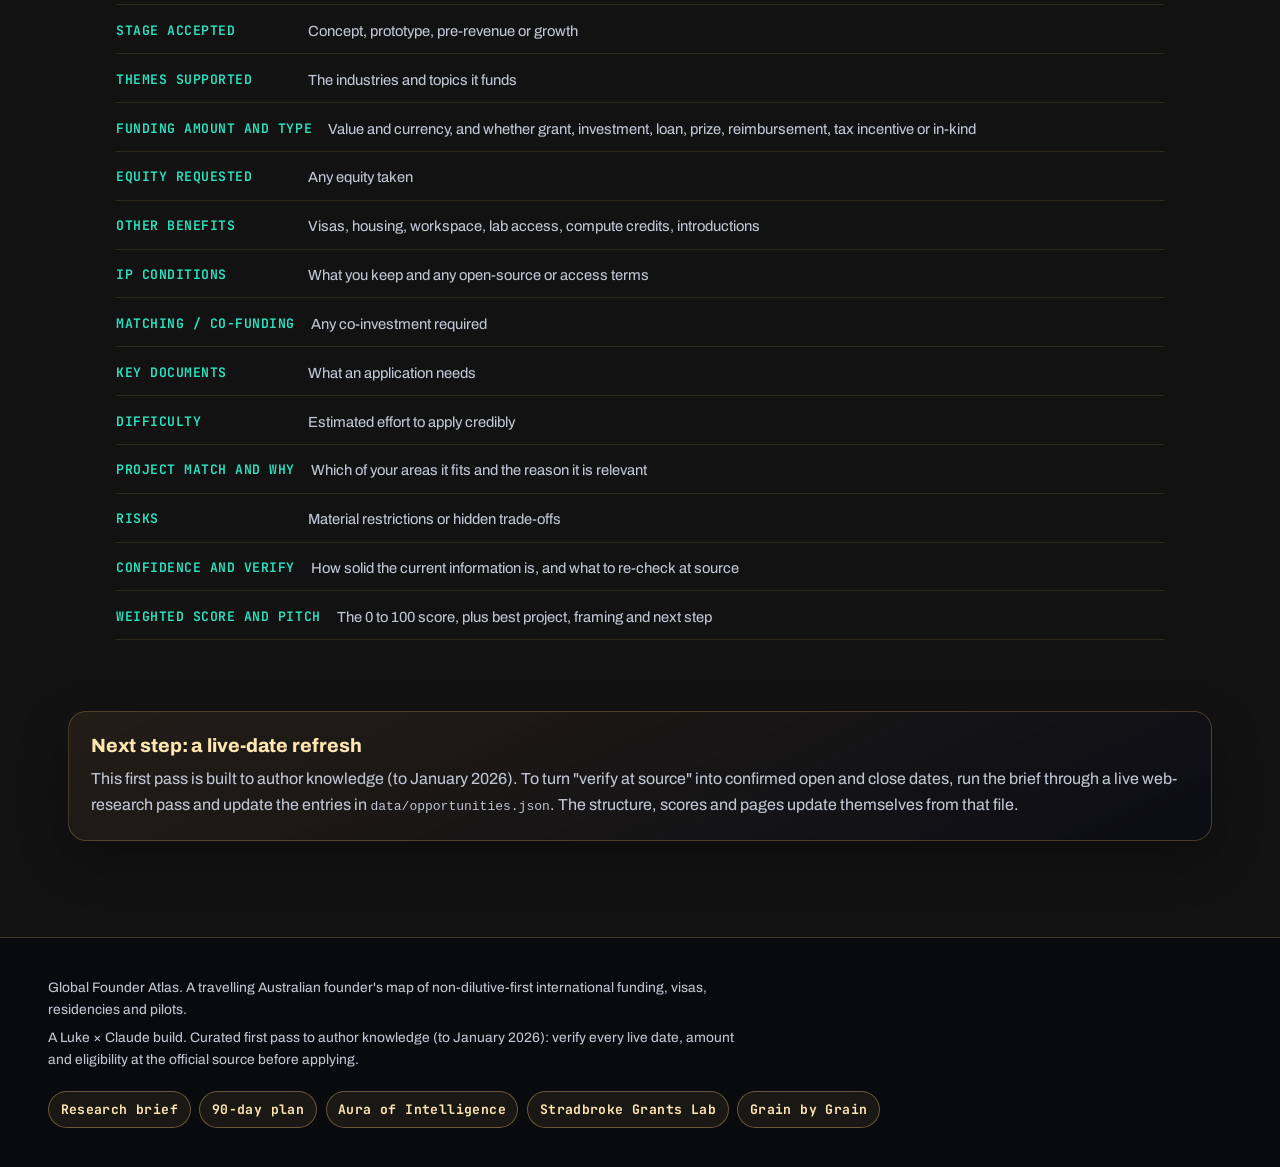
==== commit 35dfc31e: "Nav dropdowns; add island-entity repos; fix dead link; interop index A) Nav re-jig: collapse the 10-" ====
--- a/brief.html
+++ b/brief.html
@@ -9,7 +9,7 @@
     <meta name="theme-color" content="#0a1420">
     <link rel="preload" href="assets/fonts/archivo-var.woff2" as="font" type="font/woff2" crossorigin>
     <link rel="preload" href="assets/fonts/jetbrains-mono-var.woff2" as="font" type="font/woff2" crossorigin>
-    <link rel="stylesheet" href="assets/styles.css?v=3">
+    <link rel="stylesheet" href="assets/styles.css?v=4">
     <link rel="icon" href="assets/favicon.svg" type="image/svg+xml">
   </head>
   <body data-page="brief">
@@ -87,7 +87,7 @@
       </section>
     </main>
     <footer class="site-footer"></footer>
-    <script src="assets/app.js?v=3"></script>
-    <script src="assets/cinematic.js?v=3" defer></script>
+    <script src="assets/app.js?v=4"></script>
+    <script src="assets/cinematic.js?v=4" defer></script>
   </body>
 </html>
--- a/assets/styles.css
+++ b/assets/styles.css
@@ -135,6 +135,15 @@
 .site-nav a:hover { color: #fff; background: rgba(43, 227, 194, .14); }
 .site-nav a[aria-current="page"] { color: #fff; background: rgba(255, 207, 110, .2); box-shadow: inset 0 0 0 1px var(--line); }
 .nav-toggle { display: none; background: rgba(255,255,255,.06); border: 1px solid var(--line); color: var(--text); border-radius: 999px; font-family: var(--fm); font-size: .8rem; font-weight: 700; padding: .5rem .8rem; cursor: pointer; }
+.nav-menu { position: relative; }
+.nav-menu > summary { list-style: none; cursor: pointer; padding: .5rem .68rem; border-radius: 999px; color: var(--muted); white-space: nowrap; font: 620 .85rem var(--fd); display: inline-flex; align-items: center; gap: .3rem; transition: color var(--dur-fast), background var(--dur-fast); }
+.nav-menu > summary::-webkit-details-marker { display: none; }
+.nav-menu > summary::after { content: "\25BE"; font-size: .7em; opacity: .7; }
+.nav-menu[open] > summary, .nav-menu > summary:hover, .nav-menu > summary[data-active] { color: #fff; background: rgba(43, 227, 194, .14); }
+.nav-menu > summary[data-active] { box-shadow: inset 0 0 0 1px var(--line); }
+.nav-drop { position: absolute; top: calc(100% + .4rem); right: 0; z-index: 60; display: grid; gap: .1rem; min-width: 12rem; padding: .4rem; border: 1px solid var(--line); border-radius: 12px; background: rgba(10, 12, 22, .97); backdrop-filter: blur(14px); -webkit-backdrop-filter: blur(14px); box-shadow: 0 18px 40px rgba(0,0,0,.5); }
+.nav-drop a { padding: .55rem .7rem; border-radius: 8px; }
+.nav-drop a:hover { background: rgba(43, 227, 194, .12); }
 
 /* ---------- Buttons ---------- */
 .button { display: inline-flex; justify-content: center; align-items: center; gap: .55rem; min-height: 2.85rem; padding: .8rem 1.45rem; border-radius: 999px; text-decoration: none; border: 1px solid transparent; font-family: var(--fd); font-weight: 760; cursor: pointer; letter-spacing: .01em; font-size: 1rem; transition: transform var(--dur-fast) var(--ease-out), box-shadow var(--dur-fast) var(--ease-out), background var(--dur-fast), border-color var(--dur-fast); }
@@ -398,6 +407,9 @@
   .site-nav { order: 4; flex-basis: 100%; display: none; flex-direction: column; align-items: stretch; padding-top: .6rem; }
   .site-nav.is-open { display: flex; }
   .site-nav a { padding: .7rem .8rem; }
+  .nav-menu { width: 100%; }
+  .nav-menu > summary { width: 100%; }
+  .nav-drop { position: static; min-width: 0; border: 0; padding: 0 0 .2rem .8rem; background: transparent; box-shadow: none; backdrop-filter: none; -webkit-backdrop-filter: none; }
   .split { grid-template-columns: 1fr; }
   .link-card-grid, .data-grid, .data-grid.two { grid-template-columns: 1fr; }
   .stat-strip { grid-template-columns: repeat(2, 1fr); }
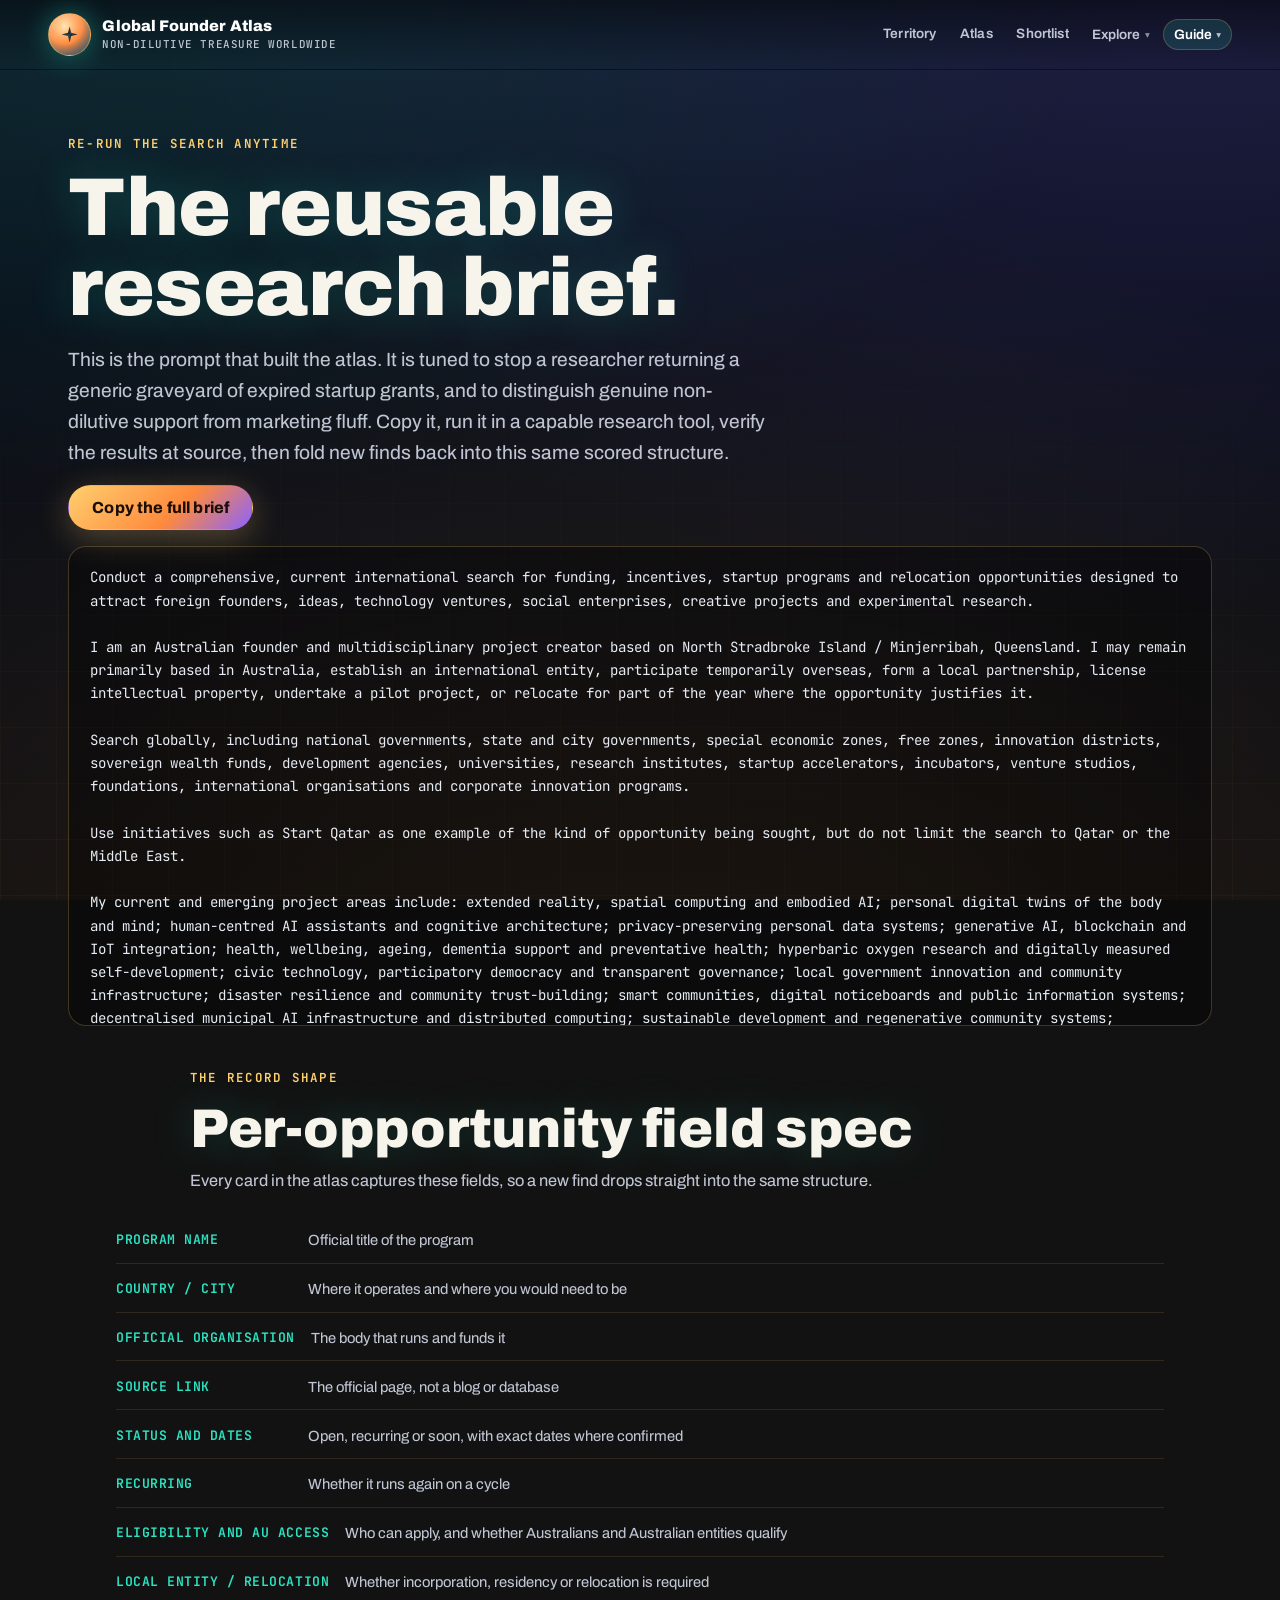
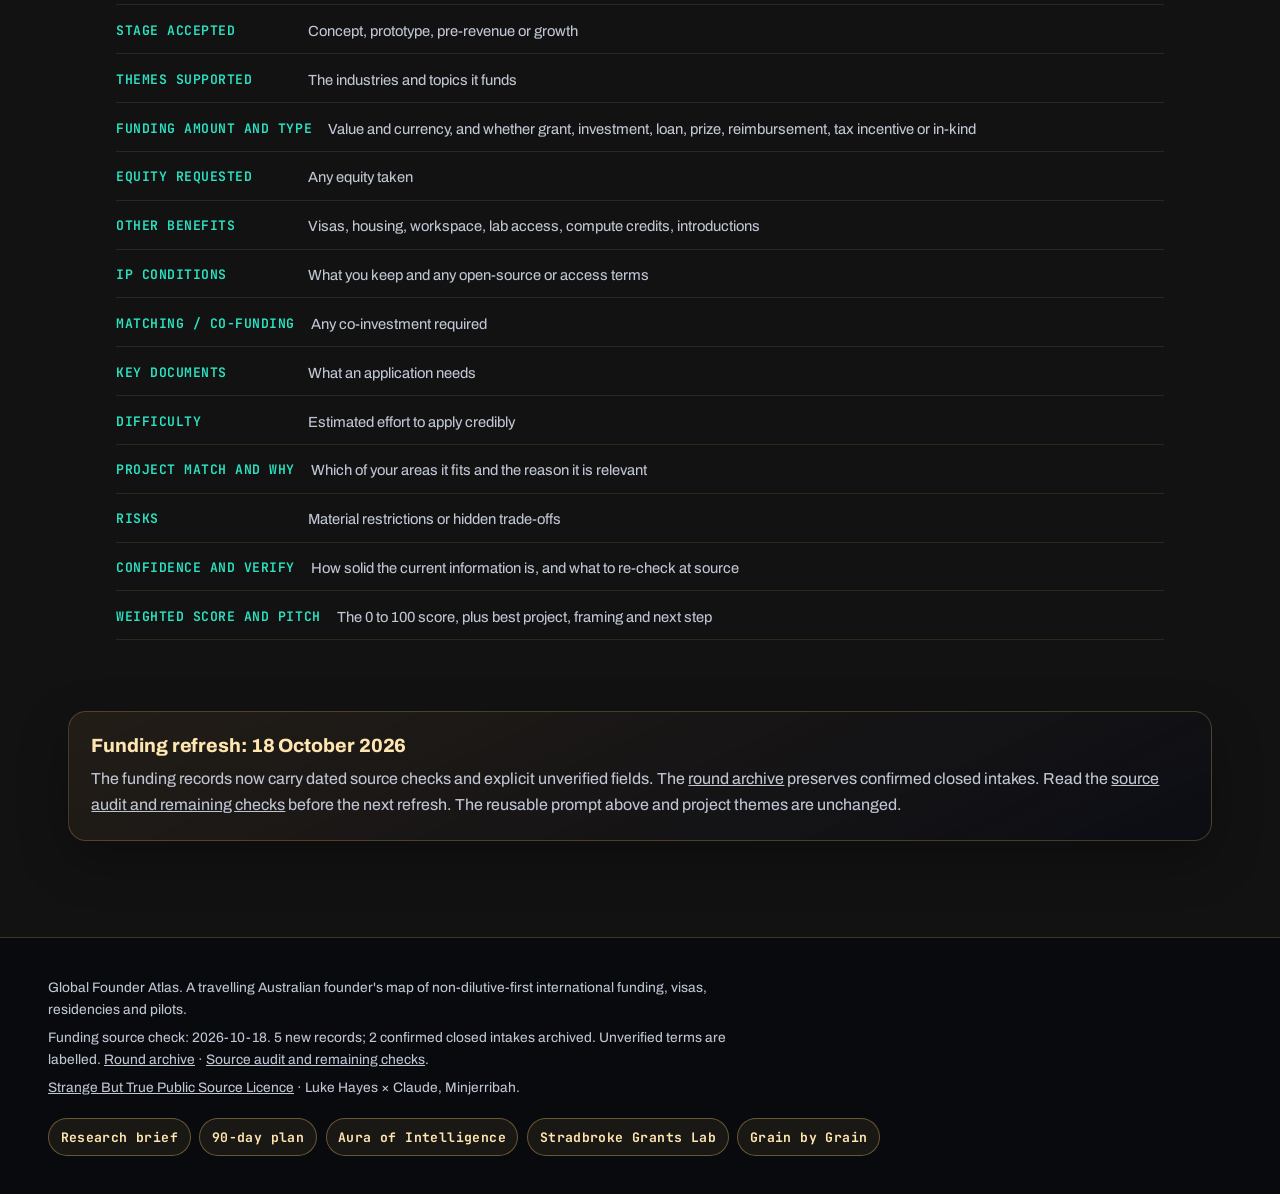
==== commit 6f5cd96d: "Refresh funding sources and preserve closed intake history" ====
--- a/brief.html
+++ b/brief.html
@@ -82,12 +82,12 @@
       </section>
 
       <section class="note-panel" style="margin-top:2rem">
-        <h3>Next step: a live-date refresh</h3>
-        <p>This first pass is built to author knowledge (to January 2026). To turn "verify at source" into confirmed open and close dates, run the brief through a live web-research pass and update the entries in <code>data/opportunities.json</code>. The structure, scores and pages update themselves from that file.</p>
+        <h3>Funding refresh: 18 October 2026</h3>
+        <p>The funding records now carry dated source checks and explicit unverified fields. The <a href="archive.html">round archive</a> preserves confirmed closed intakes. Read the <a href="docs/FUNDING-REFRESH-2026-10-18.md">source audit and remaining checks</a> before the next refresh. The reusable prompt above and project themes are unchanged.</p>
       </section>
     </main>
     <footer class="site-footer"></footer>
-    <script src="assets/app.js?v=4"></script>
+    <script src="assets/app.js?v=20261018"></script>
     <script src="assets/cinematic.js?v=4" defer></script>
   </body>
 </html>
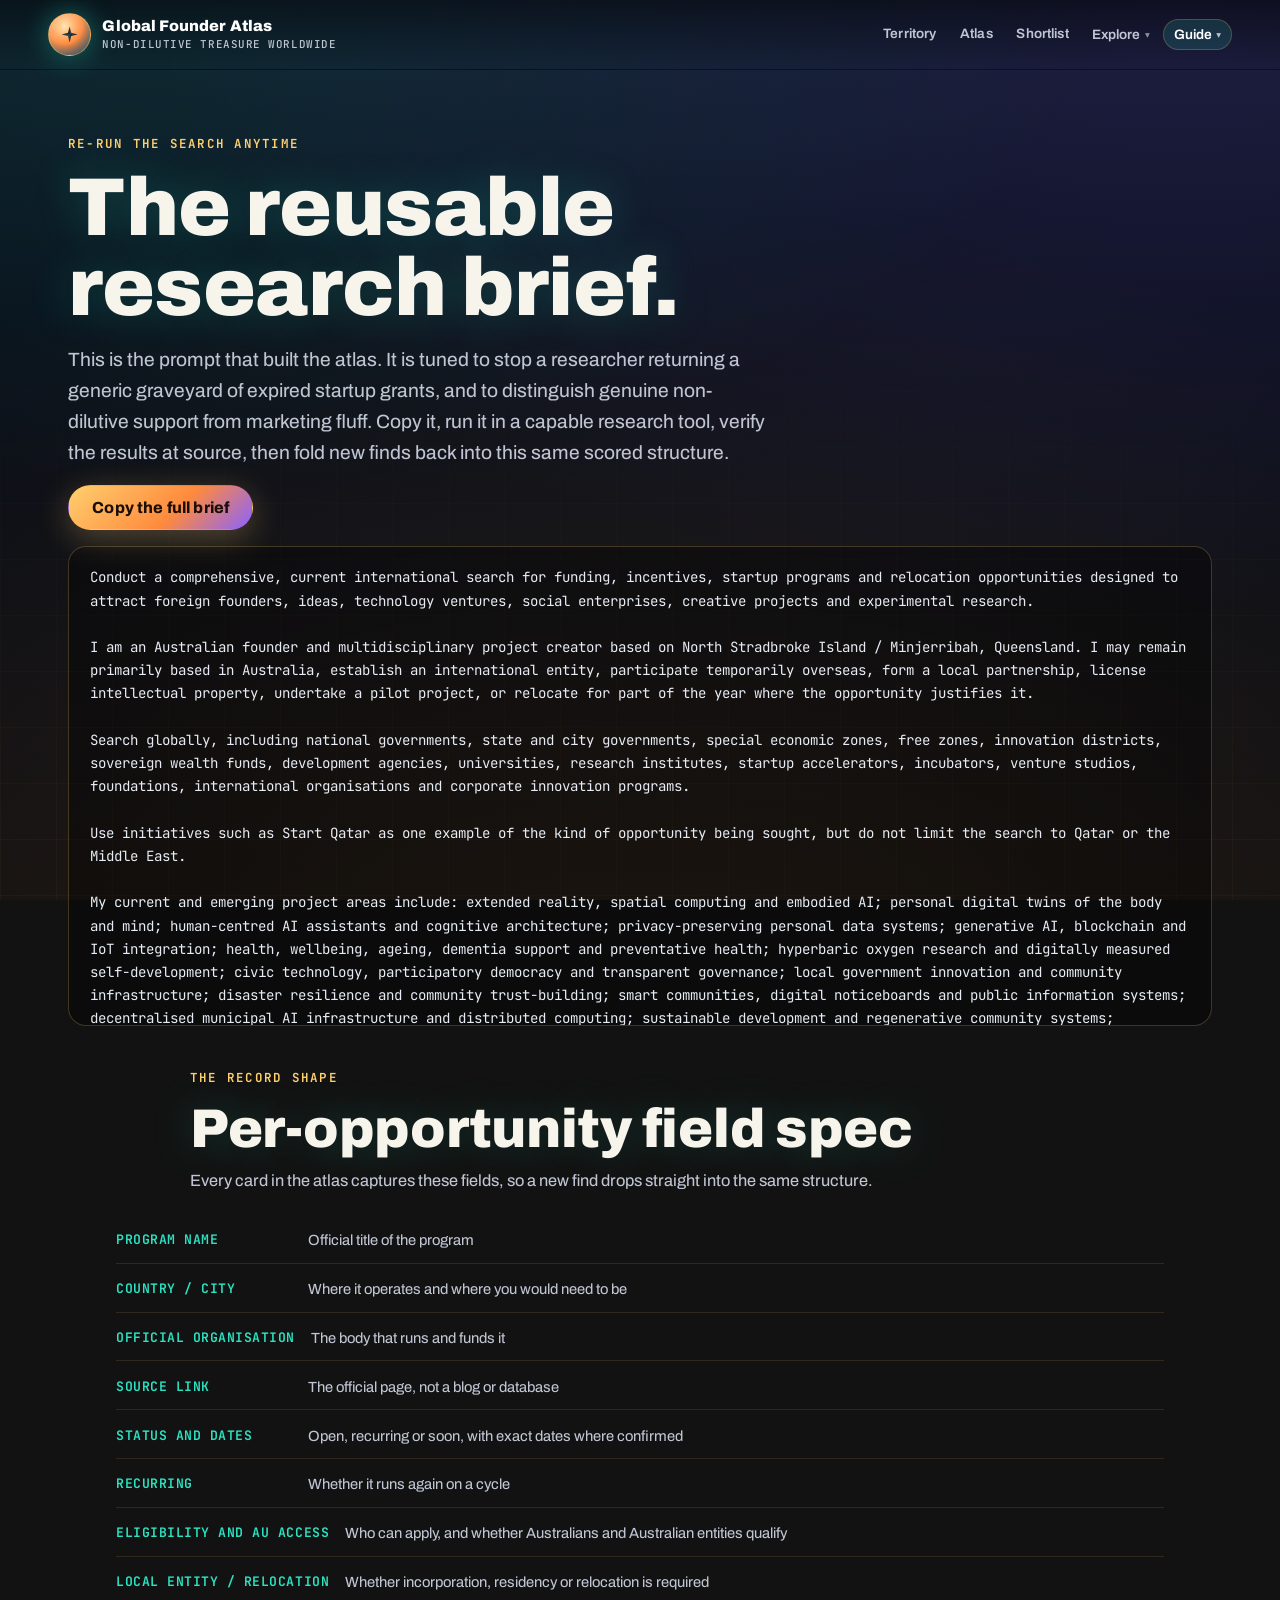
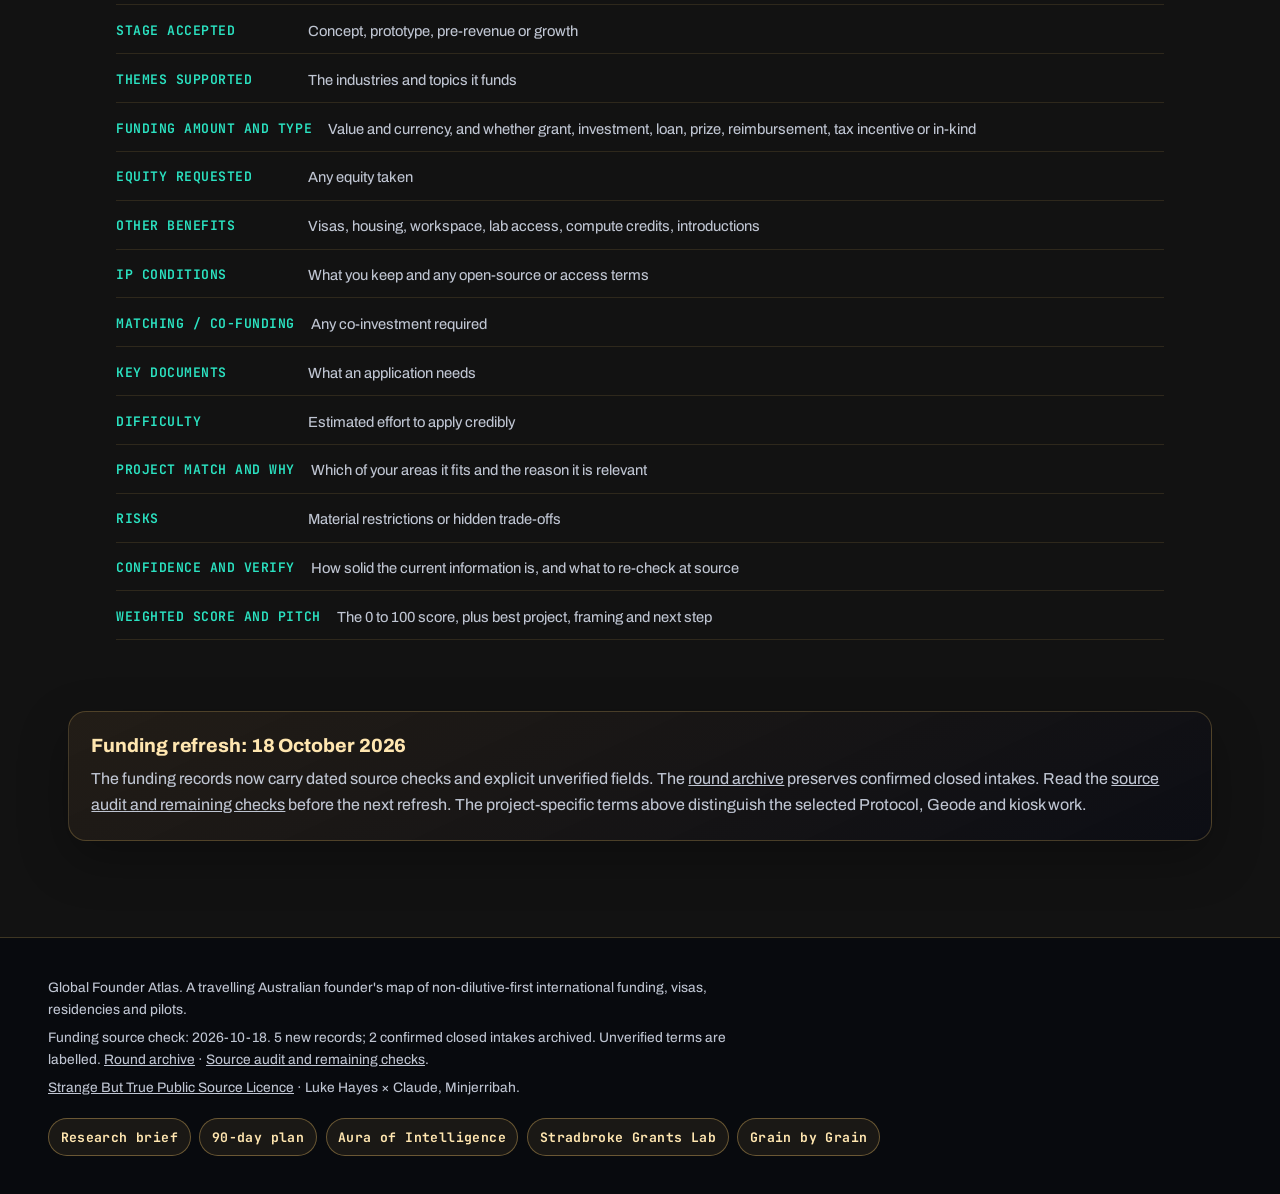
==== commit 3a980959: "Distinguish approved Aura projects and disaster kiosk funding targets" ====
--- a/brief.html
+++ b/brief.html
@@ -31,6 +31,14 @@
 Use initiatives such as Start Qatar as one example of the kind of opportunity being sought, but do not limit the search to Qatar or the Middle East.
 
 My current and emerging project areas include: extended reality, spatial computing and embodied AI; personal digital twins of the body and mind; human-centred AI assistants and cognitive architecture; privacy-preserving personal data systems; generative AI, blockchain and IoT integration; health, wellbeing, ageing, dementia support and preventative health; hyperbaric oxygen research and digitally measured self-development; civic technology, participatory democracy and transparent governance; local government innovation and community infrastructure; disaster resilience and community trust-building; smart communities, digital noticeboards and public information systems; decentralised municipal AI infrastructure and distributed computing; sustainable development and regenerative community systems; Indigenous, island and remote-community innovation where partnerships are invited and culturally appropriate; film, music, immersive storytelling, festivals and creative technology; museums, cultural archives and mixed-media preservation; sports, recreation, wellbeing and public-space activation; climate adaptation, environmental monitoring and island biosecurity; education, experimental universities, research labs and citizen science; nonprofit, social-enterprise and mission-driven international collaboration; and ambitious long-term initiatives aligned with the UN Sustainable Development Goals.
+
+Keep these selected projects distinct. Aura Genesis Protocol is a proposed process for harmonising and socialising a personal Aura with body and mind, using two hours of daily HBOT self-reflection over sixty days with one participant in the chamber. An Aura may also be created and developed independently. Search human-AI interaction, participant-led self-reflection, owner-held health data, research consent and human-factors research. Establish the scientific question, qualified lead, eligible host and actual ethics and operating requirements.
+
+Aura Geode is the separate chamber and hardware platform, with conventional retrofit, geopolymer, crystalline or blended materials, and future integrated crystalline-compute pathways. Search chamber accessibility, assisted transfer, emergency egress, pressure-vessel engineering, sensor integration, materials characterisation and hardware prototyping. Keep engineering R&D, facilities and component testing separate from clinical claims, and check evidence, applicant, IP and co-funding requirements.
+
+Straddie Disaster Kiosks is the public Minjerribah concept for rugged local-compute kiosks and everyday notice screens that could support community resilience. Wider Australian adaptation is an ambition, not an established rollout. Search disaster resilience, community resilience hubs, offline-first public information, edge AI, resilient communications, backup power, accessible noticeboards and community preparedness. Confirm pilot ownership, venue consent, official information sources, maintenance, privacy and applicant or auspice requirements.
+
+Project Atlas and VFG Plan Access Lab are excluded from project coverage and funding searches. Other proposed portfolio additions remain unapproved. Listing a project in this atlas does not establish an applicant entity, legal registration or grant eligibility.
 
 Look for: non-dilutive grants and challenge prizes; founder grants, living stipends and fellowships; startup visas, entrepreneur visas and residency pathways; free or subsidised company formation; tax holidays, R&D tax incentives and special economic-zone benefits; free or subsidised office, studio, laboratory or prototyping space; cloud computing, AI compute, software and technical-service credits; university research partnerships and funded research placements; paid pilot projects with governments, councils, hospitals, universities or corporations; accelerators that accept early-stage ideas, pre-revenue ventures or solo founders; programs supporting Australian or international applicants; funding for social enterprises, nonprofits, cooperatives or hybrid structures; creative-industry, music, film, immersive-media and cultural grants; climate, civic, health, Indigenous, island and remote-community innovation funding; programs offering introductions to investors, government customers or strategic partners; land, facilities, equipment or infrastructure incentives; founder-in-residence, entrepreneur-in-residence and artist-in-residence opportunities; competitions, hackathons and open innovation calls with meaningful prizes or pilots; programs that support multiple connected ventures or venture studios; and programs expected to open soon, recurring annual programs and expressions of interest.
 
@@ -83,7 +91,7 @@
 
       <section class="note-panel" style="margin-top:2rem">
         <h3>Funding refresh: 18 October 2026</h3>
-        <p>The funding records now carry dated source checks and explicit unverified fields. The <a href="archive.html">round archive</a> preserves confirmed closed intakes. Read the <a href="docs/FUNDING-REFRESH-2026-10-18.md">source audit and remaining checks</a> before the next refresh. The reusable prompt above and project themes are unchanged.</p>
+        <p>The funding records now carry dated source checks and explicit unverified fields. The <a href="archive.html">round archive</a> preserves confirmed closed intakes. Read the <a href="docs/FUNDING-REFRESH-2026-10-18.md">source audit and remaining checks</a> before the next refresh. The project-specific terms above distinguish the selected Protocol, Geode and kiosk work.</p>
       </section>
     </main>
     <footer class="site-footer"></footer>
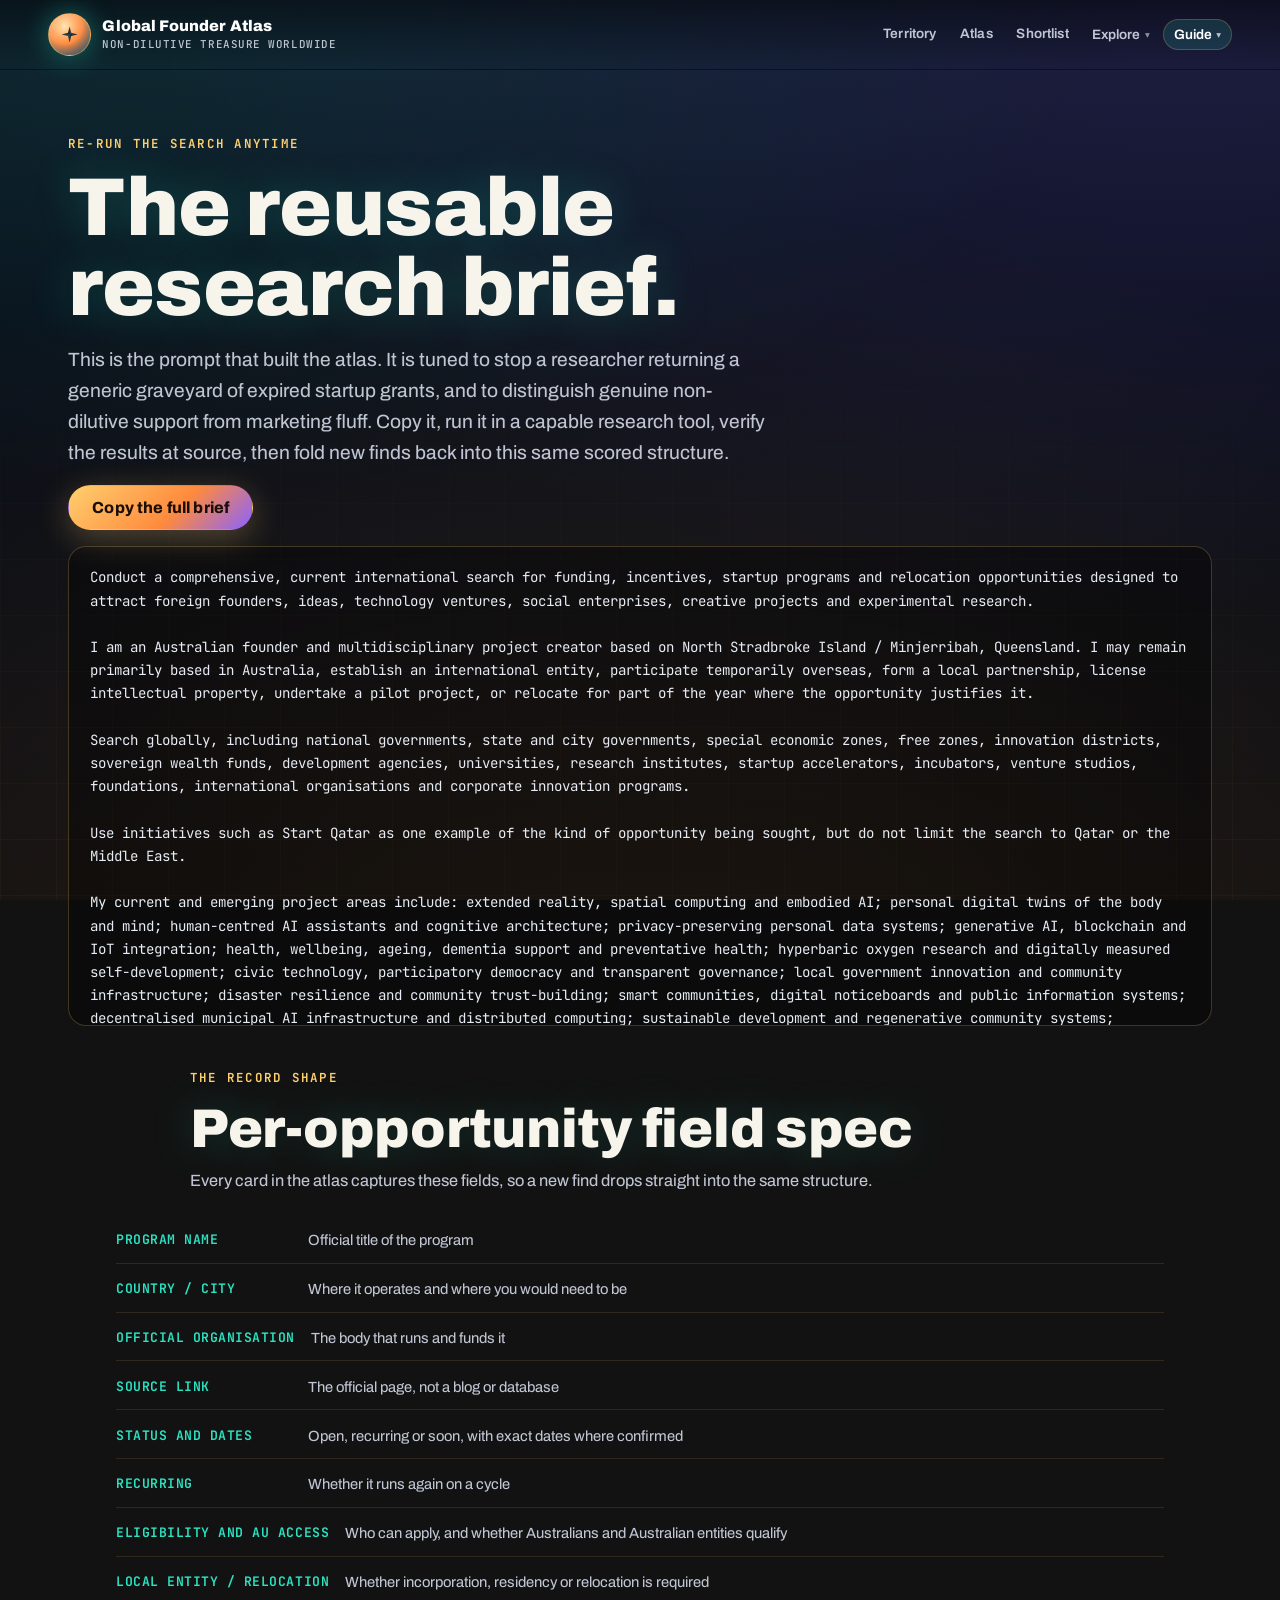
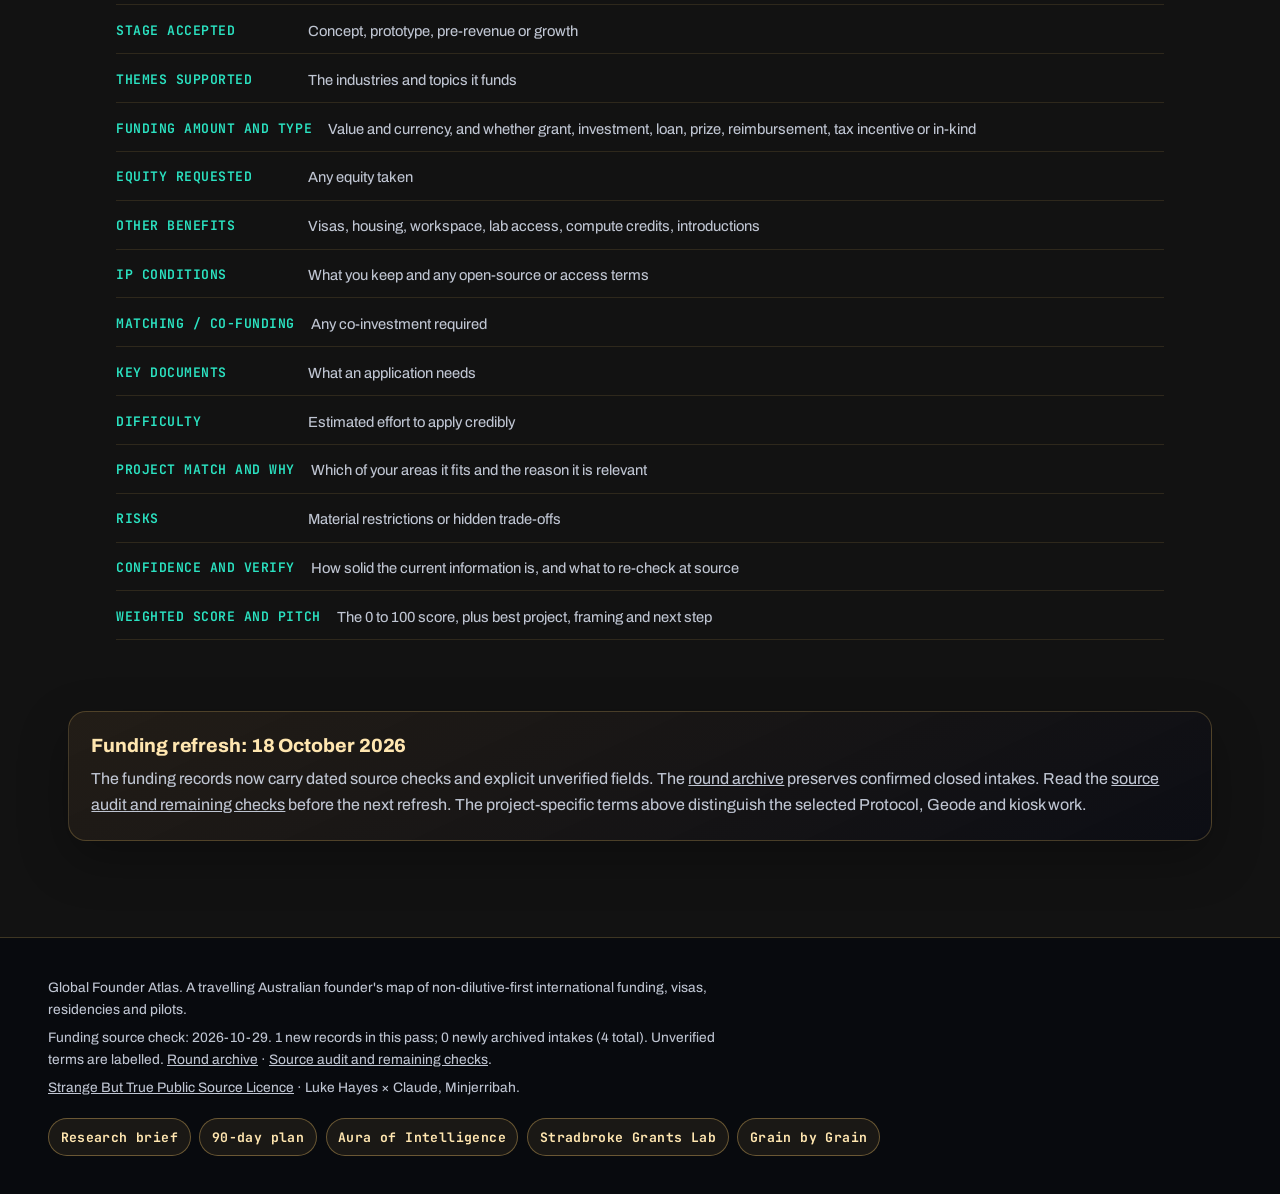
==== commit fea0b2db: "Refresh funding sources and add Mozilla 2027 fellowship" ====
--- a/brief.html
+++ b/brief.html
@@ -91,7 +91,7 @@
 
       <section class="note-panel" style="margin-top:2rem">
         <h3>Funding refresh: 18 October 2026</h3>
-        <p>The funding records now carry dated source checks and explicit unverified fields. The <a href="archive.html">round archive</a> preserves confirmed closed intakes. Read the <a href="docs/FUNDING-REFRESH-2026-10-18.md">source audit and remaining checks</a> before the next refresh. The project-specific terms above distinguish the selected Protocol, Geode and kiosk work.</p>
+        <p>The funding records now carry dated source checks and explicit unverified fields. The <a href="archive.html">round archive</a> preserves confirmed closed intakes. Read the <a href="docs/FUNDING-REFRESH-2026-10-29.md">source audit and remaining checks</a> before the next refresh. The project-specific terms above distinguish the selected Protocol, Geode and kiosk work.</p>
       </section>
     </main>
     <footer class="site-footer"></footer>
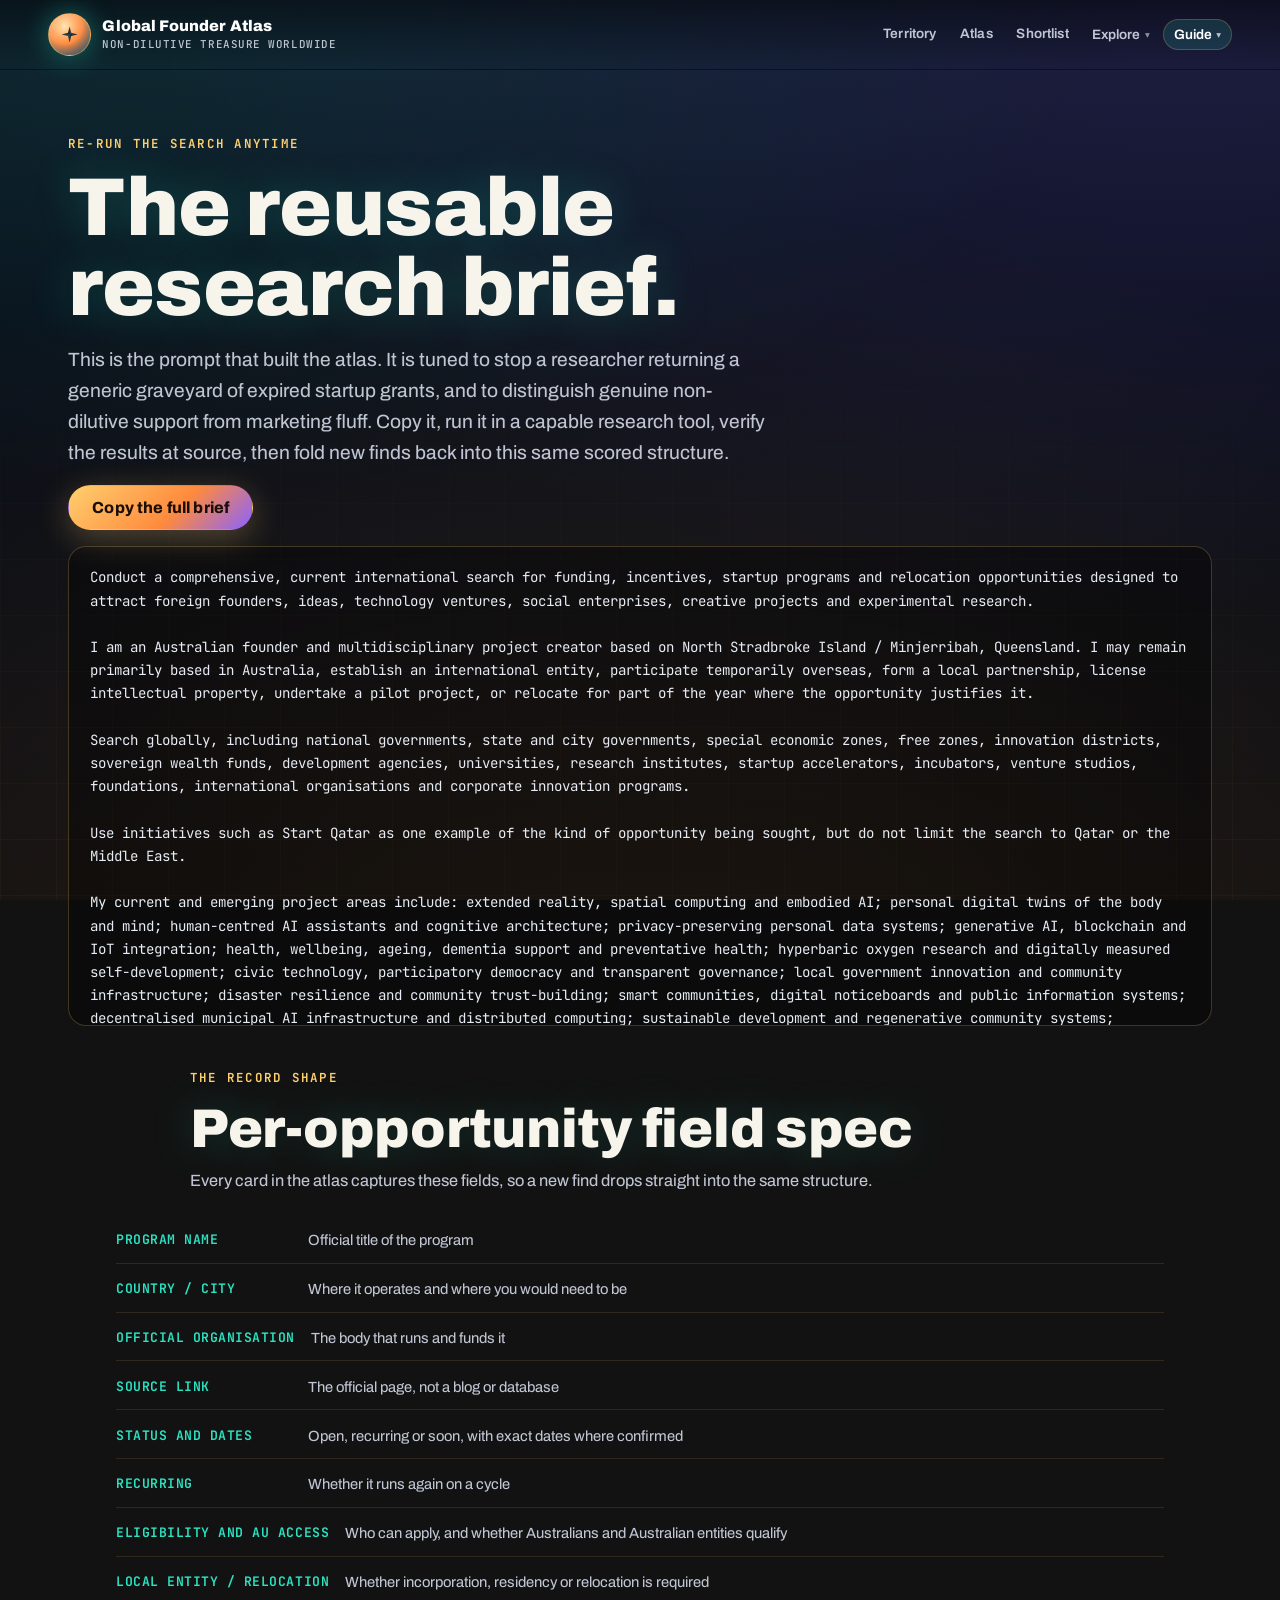
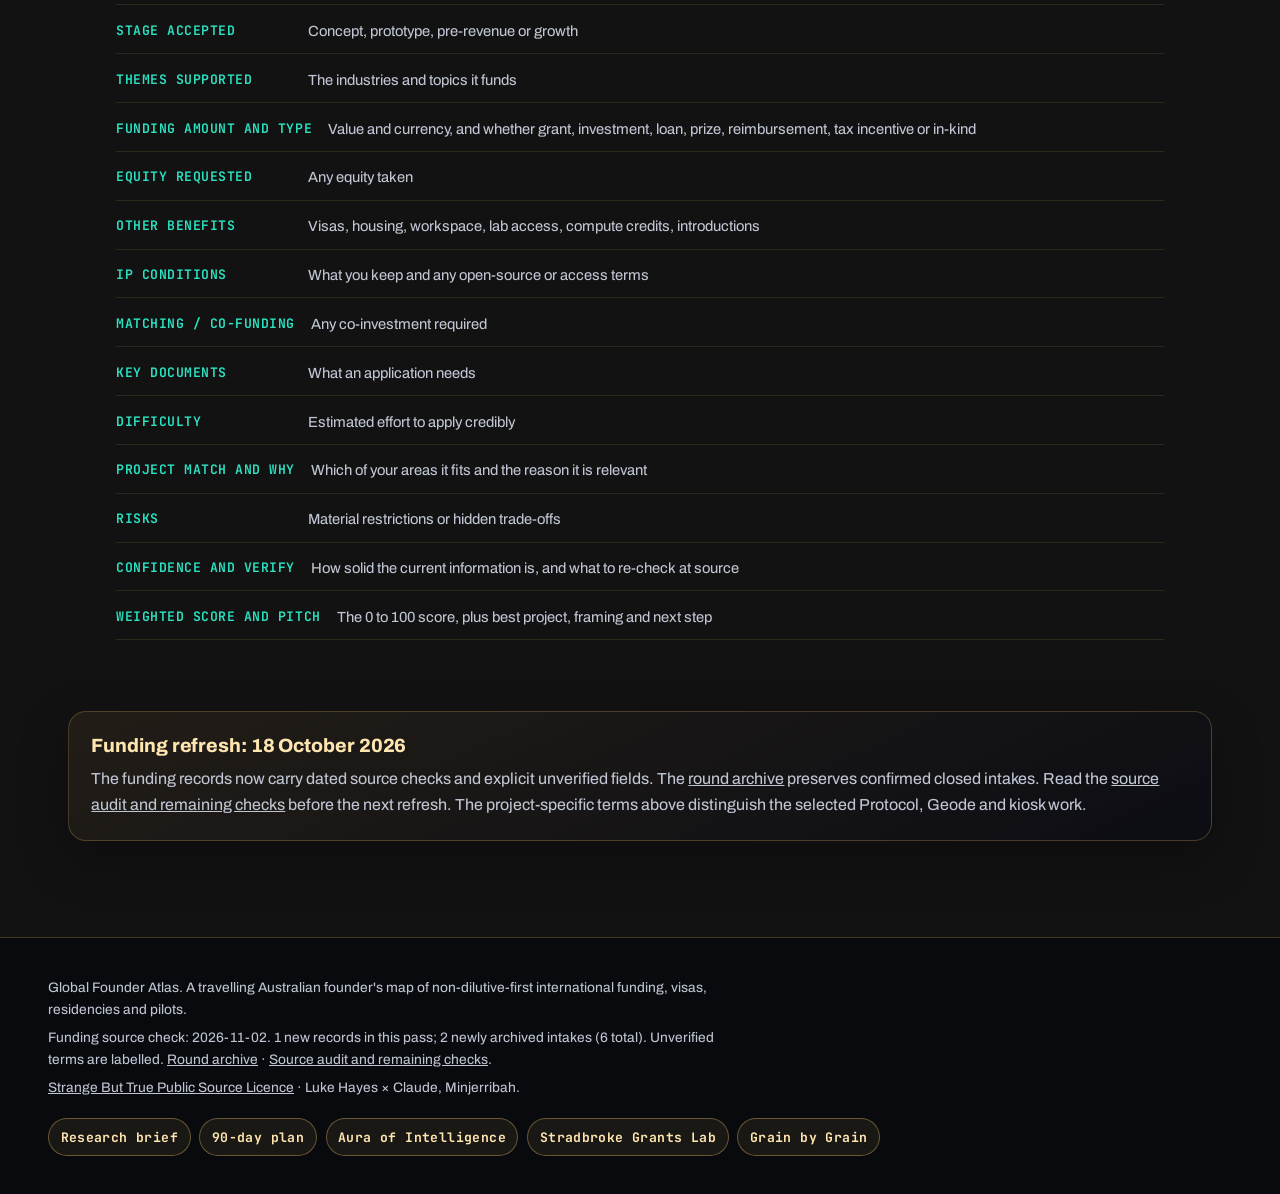
==== commit 79a90a4a: "Refresh funding calls and archive two confirmed closed rounds" ====
--- a/brief.html
+++ b/brief.html
@@ -91,7 +91,7 @@
 
       <section class="note-panel" style="margin-top:2rem">
         <h3>Funding refresh: 18 October 2026</h3>
-        <p>The funding records now carry dated source checks and explicit unverified fields. The <a href="archive.html">round archive</a> preserves confirmed closed intakes. Read the <a href="docs/FUNDING-REFRESH-2026-10-29.md">source audit and remaining checks</a> before the next refresh. The project-specific terms above distinguish the selected Protocol, Geode and kiosk work.</p>
+        <p>The funding records now carry dated source checks and explicit unverified fields. The <a href="archive.html">round archive</a> preserves confirmed closed intakes. Read the <a href="docs/FUNDING-REFRESH-2026-11-02.md">source audit and remaining checks</a> before the next refresh. The project-specific terms above distinguish the selected Protocol, Geode and kiosk work.</p>
       </section>
     </main>
     <footer class="site-footer"></footer>
